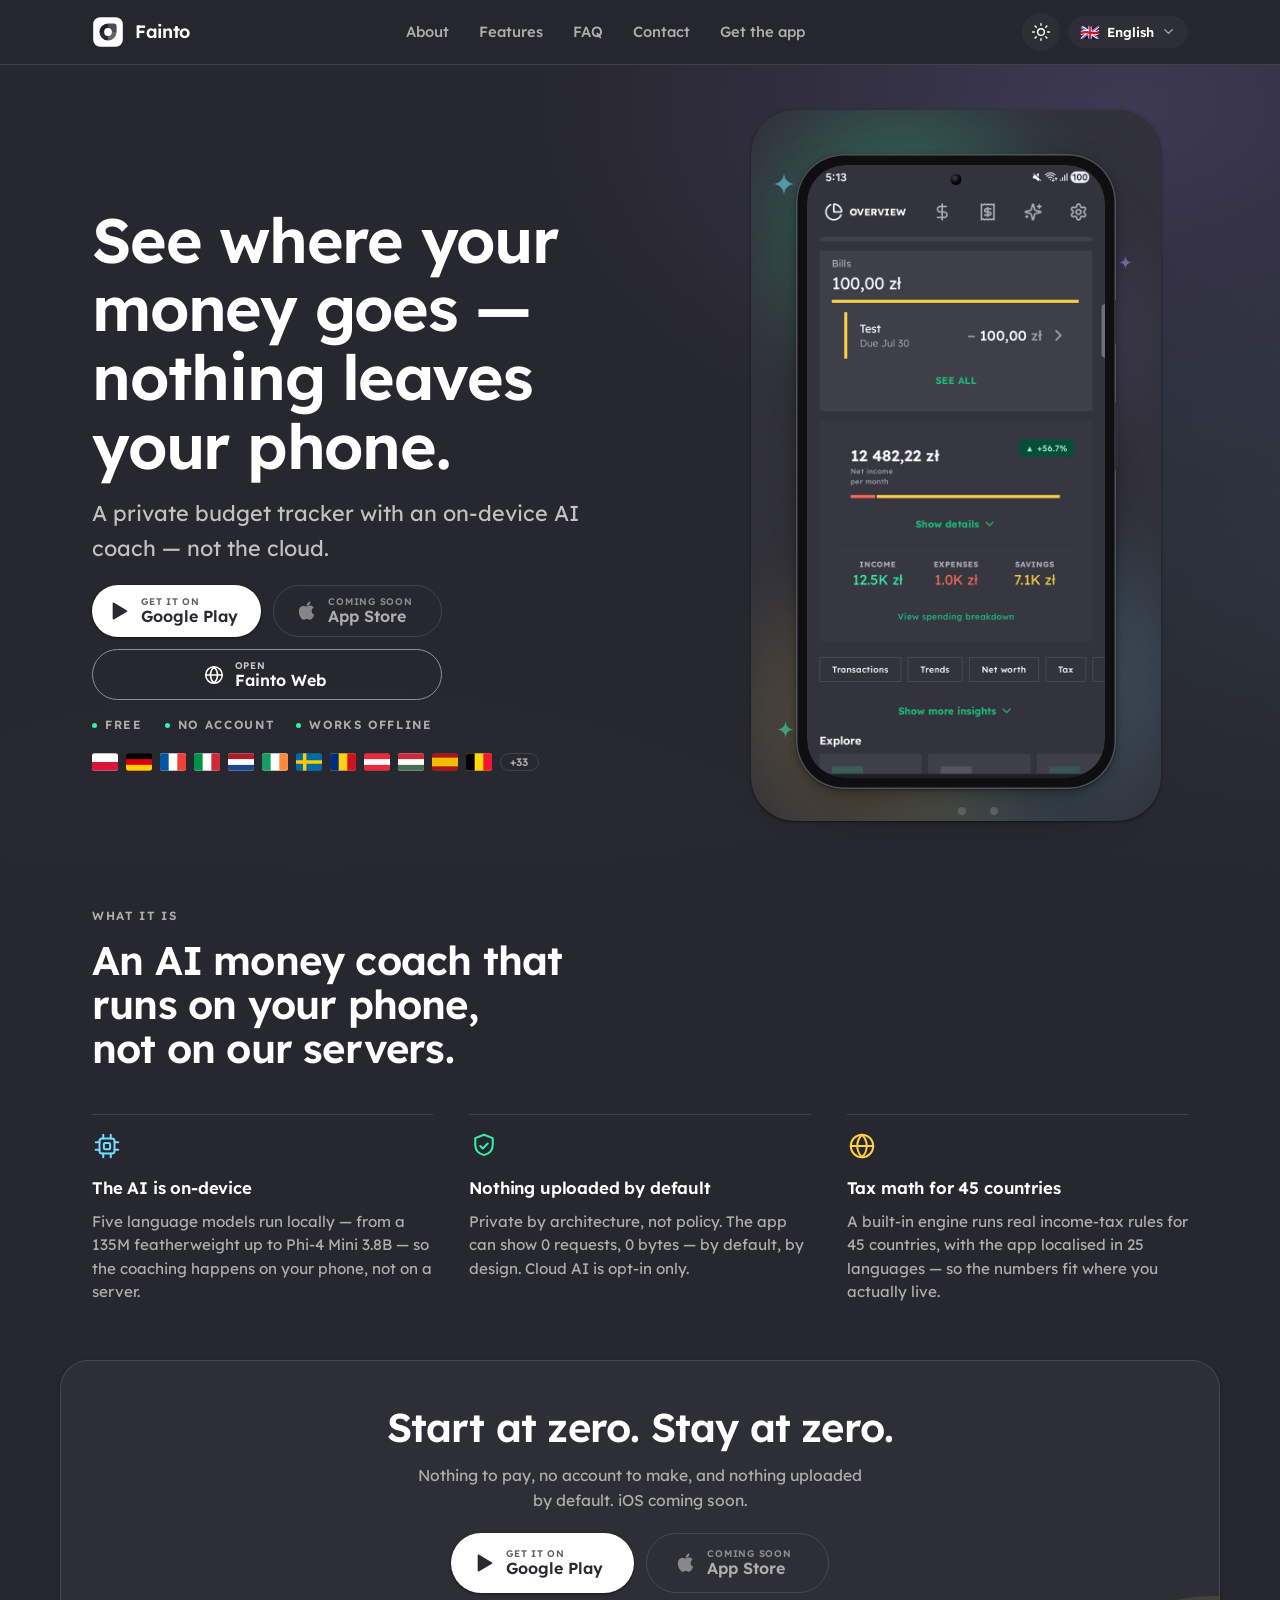
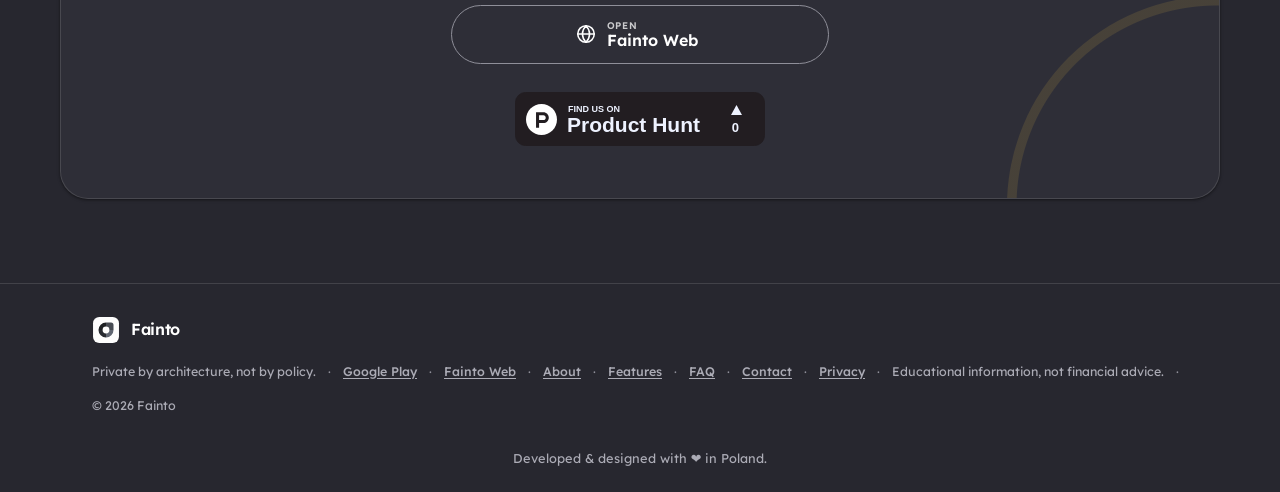
==== index.html @ 11d5f03c "docs(privacy): rewrite for optional accounts, sync, web companion; name controller Grounded in an au" ====
<!doctype html>
<html lang="en">
  <head>
    <script src="theme-init.js"></script>
    <script src="lang-init.js"></script>
    <meta charset="UTF-8" />
    <meta name="viewport" content="width=device-width,initial-scale=1" />
    <title>Fainto — Private AI Budget Tracker</title>
    <meta
      name="description"
      content="A private, offline budget tracker with an on-device AI coach. Nothing uploaded by default, a 45-country tax engine, no account, no ads. Free on Android."
    />
    <meta name="robots" content="index, follow, max-image-preview:large, max-snippet:-1, max-video-preview:-1" />
    <meta name="author" content="Mohsen Rezania" />
    <meta property="og:locale" content="en_US" />
    <meta name="theme-color" content="#27272F" />
    <link rel="icon" type="image/svg+xml" href="assets/favicon.svg" />
    <link rel="canonical" href="https://fainto.app/" />
    <link rel="icon" type="image/png" href="assets/favicon.png" />
    <link rel="apple-touch-icon" href="assets/apple-touch-icon.png" />
    <meta property="og:type" content="website" />
    <meta property="og:site_name" content="Fainto" />
    <meta property="og:url" content="https://fainto.app/" />
    <meta property="og:title" content="Fainto — Private AI Budget Tracker" />
    <meta
      property="og:description"
      content="See where your money goes — nothing leaves your phone. Five on-device AI models, a 45-country tax engine, no account, works offline. Free on Android."
    />
    <meta property="og:image" content="https://fainto.app/assets/og-image.png" />
    <meta property="og:image:width" content="1200" />
    <meta property="og:image:height" content="630" />
    <meta property="og:image:type" content="image/png" />
    <meta property="og:image:alt" content="Fainto — a private budget tracker with an on-device AI coach for Android." />
    <meta name="twitter:card" content="summary_large_image" />
    <meta name="twitter:title" content="Fainto — Private AI Budget Tracker" />
    <meta
      name="twitter:description"
      content="See where your money goes — nothing leaves your phone. Five on-device AI models, a 45-country tax engine, no account, works offline. Free on Android."
    />
    <meta name="twitter:image" content="https://fainto.app/assets/og-image.png" />
    <meta
      name="twitter:image:alt"
      content="Fainto — a private budget tracker with an on-device AI coach for Android."
    />
    <link rel="preload" as="font" type="font/woff2" href="assets/fonts/lexend-latin.woff2" crossorigin />
    <link rel="preload" as="image" href="assets/screens/overview.avif" type="image/avif" fetchpriority="high" />
    <link rel="stylesheet" href="styles.css?v=20260716" />
    <script type="application/ld+json">
      {
        "@context": "https://schema.org",
        "@graph": [
          {
            "@type": "Organization",
            "@id": "https://fainto.app/#org",
            "name": "Fainto",
            "url": "https://fainto.app/",
            "logo": {
              "@type": "ImageObject",
              "url": "https://fainto.app/assets/apple-touch-icon.png",
              "width": 180,
              "height": 180
            },
            "image": "https://fainto.app/assets/og-image.png",
            "email": "support@fainto.app",
            "description": "Maker of Fainto, a private, offline-first budget tracker for Android with an on-device AI coach.",
            "founder": { "@type": "Person", "name": "Mohsen Rezania" },
            "contactPoint": {
              "@type": "ContactPoint",
              "email": "support@fainto.app",
              "contactType": "customer support",
              "url": "https://fainto.app/contact.html",
              "availableLanguage": "English"
            }
          },
          {
            "@type": "WebSite",
            "@id": "https://fainto.app/#website",
            "url": "https://fainto.app/",
            "name": "Fainto",
            "description": "Private budget tracker with an on-device AI coach — nothing leaves your phone by default.",
            "inLanguage": "en",
            "publisher": { "@id": "https://fainto.app/#org" }
          },
          {
            "@type": "WebPage",
            "@id": "https://fainto.app/#webpage",
            "url": "https://fainto.app/",
            "name": "Fainto — Private Budget Tracker",
            "description": "Private budget tracker with an on-device AI coach. See where your money goes — nothing leaves your phone, nothing uploaded by default.",
            "isPartOf": { "@id": "https://fainto.app/#website" },
            "inLanguage": "en",
            "primaryImageOfPage": "https://fainto.app/assets/og-image.png",
            "about": { "@id": "https://fainto.app/#app" }
          },
          {
            "@type": "MobileApplication",
            "@id": "https://fainto.app/#app",
            "name": "Fainto: Private Budget Tracker",
            "description": "A private, offline-first budget tracker for Android with an on-device AI coach. Five language models run locally to read your spending, a built-in tax engine covers 45 countries, and the interface is localised in 25 languages. No account, works offline, and nothing about your money is uploaded by default — cloud AI is opt-in only.",
            "operatingSystem": "Android",
            "applicationCategory": "FinanceApplication",
            "applicationSubCategory": "Budget Tracker",
            "url": "https://fainto.app/",
            "downloadUrl": "https://play.google.com/store/apps/details?id=com.vaultai.app",
            "installUrl": "https://play.google.com/store/apps/details?id=com.vaultai.app",
            "image": "https://fainto.app/assets/og-image.png",
            "isFamilyFriendly": true,
            "publisher": { "@id": "https://fainto.app/#org" },
            "author": { "@type": "Person", "name": "Mohsen Rezania" },
            "offers": {
              "@type": "Offer",
              "price": "0",
              "priceCurrency": "USD",
              "availability": "https://schema.org/InStock"
            },
            "featureList": [
              "On-device AI coach — five local language models (SmolLM 135M up to Phi-4 Mini 3.8B)",
              "Nothing uploaded by default — private by architecture; cloud AI is opt-in only",
              "Built-in income-tax engine for 45 countries",
              "Interface localised in 25 languages",
              "No account required",
              "Works fully offline",
              "Free to use"
            ],
            "screenshot": [
              "https://fainto.app/assets/screens/overview.png",
              "https://fainto.app/assets/screens/coach.png",
              "https://fainto.app/assets/screens/networth.png"
            ]
          }
        ]
      }
    </script>
  </head>

  <body>
    <a class="skip-link" href="#main" data-i18n="chrome.skip">Skip to content</a>
    <header class="nav" id="top" data-nav>
      <div class="wrap nav-inner">
        <a class="brand" href="#top" aria-label="Fainto home" data-i18n-attr="aria-label:nav.brand.aria">
          <img src="assets/logo.svg" width="32" height="32" alt="" /> <span class="brand-name">Fainto</span>
        </a>
        <nav class="nav-links" aria-label="Primary" data-i18n-attr="aria-label:nav.aria">
          <a class="nav-link" href="about.html" data-i18n="nav.about">About</a>
          <a class="nav-link" href="features.html" data-i18n="nav.features">Features</a>
          <a class="nav-link" href="faq.html" data-i18n="nav.faq">FAQ</a>
          <a class="nav-link" href="contact.html" data-i18n="nav.contact">Contact</a>
          <a class="nav-link" href="#get" data-i18n="nav.getapp">Get the app</a>
        </nav>
        <div class="nav-tools">
          <button
            class="theme-toggle"
            type="button"
            data-theme-toggle
            aria-label="Switch to light theme"
            data-i18n-attr="aria-label:nav.theme.aria"
          >
            <svg
              class="glyph icon-sun"
              viewBox="0 0 24 24"
              aria-hidden="true"
              fill="none"
              stroke="currentColor"
              stroke-width="1.7"
              stroke-linecap="round"
              stroke-linejoin="round"
            >
              <circle cx="12" cy="12" r="4" />
              <path
                d="M12 2v2M12 20v2M4.9 4.9l1.4 1.4M17.7 17.7l1.4 1.4M2 12h2M20 12h2M4.9 19.1l1.4-1.4M17.7 6.3l1.4-1.4"
              />
            </svg>
            <svg
              class="glyph icon-moon"
              viewBox="0 0 24 24"
              aria-hidden="true"
              fill="none"
              stroke="currentColor"
              stroke-width="1.7"
              stroke-linecap="round"
              stroke-linejoin="round"
            >
              <path d="M21 12.8A9 9 0 1 1 11.2 3a7 7 0 0 0 9.8 9.8z" />
            </svg>
          </button>
          <div class="lang" data-lang>
            <button
              class="lang-btn"
              type="button"
              data-lang-btn
              aria-haspopup="listbox"
              aria-expanded="false"
              aria-label="Language"
            >
              <span class="lang-flag" data-lang-flag>🇬🇧</span>
              <span class="lang-name" data-lang-name>English</span>
              <svg
                class="lang-caret"
                viewBox="0 0 24 24"
                aria-hidden="true"
                fill="none"
                stroke="currentColor"
                stroke-width="2"
                stroke-linecap="round"
                stroke-linejoin="round"
              >
                <path d="M6 9l6 6 6-6" />
              </svg>
            </button>
            <ul class="lang-menu" data-lang-menu role="listbox" hidden>
              <li>
                <button class="lang-opt" type="button" data-lang-opt="en" role="option">
                  <span class="lang-flag">🇬🇧</span><span>English</span>
                </button>
              </li>
              <li>
                <button class="lang-opt" type="button" data-lang-opt="de" role="option">
                  <span class="lang-flag">🇩🇪</span><span>Deutsch</span>
                </button>
              </li>
              <li>
                <button class="lang-opt" type="button" data-lang-opt="pl" role="option">
                  <span class="lang-flag">🇵🇱</span><span>Polski</span>
                </button>
              </li>
              <li>
                <button class="lang-opt" type="button" data-lang-opt="tr" role="option">
                  <span class="lang-flag">🇹🇷</span><span>Türkçe</span>
                </button>
              </li>
              <li>
                <button class="lang-opt" type="button" data-lang-opt="fa" role="option">
                  <span class="lang-flag"><img src="assets/flags/lion-sun.svg" alt="" width="19" height="14" loading="lazy" /></span><span class="lang-fa" lang="fa">فارسی</span>
                </button>
              </li>
            </ul>
          </div>
        </div>
      </div>
    </header>
    <main id="main" tabindex="-1">
      <section class="hero" aria-labelledby="hero-title">
        <div class="hero-wash" aria-hidden="true"></div>
        <div class="wrap hero-grid">
          <div class="hero-copy">
            <h1 id="hero-title" data-i18n="hero.h1">See where your money goes — nothing leaves your phone.</h1>
            <p class="lede" data-i18n="hero.lede">A private budget tracker with an on-device AI coach — not the cloud.</p>
            <div class="cta-row">
              <a
                class="btn-primary btn-store"
                href="https://play.google.com/store/apps/details?id=com.vaultai.app"
                target="_blank"
                rel="noopener"
                aria-label="Get it on Google Play (opens in a new tab)"
                data-i18n-attr="aria-label:store.googleplay.aria"
              >
                <svg class="glyph" viewBox="0 0 24 24" aria-hidden="true">
                  <path
                    d="M4 3.5v17c0 .6.7 1 1.2.7l14.4-8.5c.5-.3.5-1 0-1.3L5.2 2.8C4.7 2.5 4 2.9 4 3.5z"
                    fill="currentColor"
                  />
                </svg>
                <span class="btn-store-text"
                  ><small data-i18n="store.googleplay.small">Get it on</small><strong>Google Play</strong></span
                >
              </a>
              <span class="btn-store btn-soon">
                <svg class="glyph" viewBox="0 0 24 24" aria-hidden="true">
                  <path
                    d="M17.05 12.04c-.03-2.6 2.13-3.85 2.22-3.91-1.21-1.77-3.09-2.01-3.76-2.04-1.6-.16-3.12.94-3.93.94-.81 0-2.06-.92-3.39-.89-1.74.03-3.35 1.01-4.25 2.57-1.81 3.14-.46 7.79 1.3 10.34.86 1.25 1.89 2.65 3.24 2.6 1.3-.05 1.79-.84 3.36-.84 1.57 0 2.01.84 3.39.81 1.4-.02 2.29-1.27 3.14-2.53.99-1.45 1.4-2.85 1.42-2.92-.03-.01-2.72-1.04-2.75-4.13z"
                    fill="currentColor"
                  />
                  <path
                    d="M14.69 4.85c.71-.86 1.19-2.06 1.06-3.25-1.02.04-2.26.68-2.99 1.54-.66.76-1.23 1.98-1.08 3.15 1.14.09 2.3-.58 3.01-1.44z"
                    fill="currentColor"
                  />
                </svg>
                <span class="btn-store-text"
                  ><small data-i18n="store.appstore.small">Coming soon</small><strong>App&nbsp;Store</strong></span
                >
              </span>
              <a
                class="btn-store btn-web"
                href="web/"
                aria-label="Open Fainto Web in your browser"
                data-i18n-attr="aria-label:store.web.aria"
              >
                <svg
                  class="glyph"
                  viewBox="0 0 24 24"
                  aria-hidden="true"
                  fill="none"
                  stroke="currentColor"
                  stroke-width="1.7"
                  stroke-linecap="round"
                  stroke-linejoin="round"
                >
                  <circle cx="12" cy="12" r="9" />
                  <path d="M3 12h18M12 3c2.5 2.6 3.9 5.7 3.9 9s-1.4 6.4-3.9 9c-2.5-2.6-3.9-5.7-3.9-9s1.4-6.4 3.9-9z" />
                </svg>
                <span class="btn-store-text"
                  ><small data-i18n="store.web.small">Open</small><strong>Fainto&nbsp;Web</strong></span
                >
              </a>
            </div>
            <ul class="trio" role="list">
              <li data-i18n="hero.trio.free">Free</li>
              <li data-i18n="hero.trio.noaccount">No account</li>
              <li data-i18n="hero.trio.offline">Works offline</li>
            </ul>
            <ul class="flags" role="list" aria-hidden="true">
              <li class="flag">
                <svg viewBox="0 0 3 2">
                  <rect width="3" height="2" fill="#fff" />
                  <rect y="1" width="3" height="1" fill="#DC143C" />
                </svg>
              </li>
              <li class="flag">
                <svg viewBox="0 0 3 2">
                  <rect width="3" height="2" fill="#000" />
                  <rect y="0.667" width="3" height="1.333" fill="#DD0000" />
                  <rect y="1.333" width="3" height="0.667" fill="#FFCE00" />
                </svg>
              </li>
              <li class="flag">
                <svg viewBox="0 0 3 2">
                  <rect width="3" height="2" fill="#fff" />
                  <rect width="1" height="2" fill="#0055A4" />
                  <rect x="2" width="1" height="2" fill="#EF4135" />
                </svg>
              </li>
              <li class="flag">
                <svg viewBox="0 0 3 2">
                  <rect width="3" height="2" fill="#fff" />
                  <rect width="1" height="2" fill="#009246" />
                  <rect x="2" width="1" height="2" fill="#CE2B37" />
                </svg>
              </li>
              <li class="flag">
                <svg viewBox="0 0 3 2">
                  <rect width="3" height="2" fill="#fff" />
                  <rect width="3" height="0.667" fill="#AE1C28" />
                  <rect y="1.333" width="3" height="0.667" fill="#21468B" />
                </svg>
              </li>
              <li class="flag">
                <svg viewBox="0 0 3 2">
                  <rect width="3" height="2" fill="#fff" />
                  <rect width="1" height="2" fill="#169B62" />
                  <rect x="2" width="1" height="2" fill="#FF883E" />
                </svg>
              </li>
              <li class="flag">
                <svg viewBox="0 0 3 2">
                  <rect width="3" height="2" fill="#006AA7" />
                  <rect x="0.8" width="0.4" height="2" fill="#FECC00" />
                  <rect y="0.8" width="3" height="0.4" fill="#FECC00" />
                </svg>
              </li>
              <li class="flag">
                <svg viewBox="0 0 3 2">
                  <rect width="3" height="2" fill="#FCD116" />
                  <rect width="1" height="2" fill="#002B7F" />
                  <rect x="2" width="1" height="2" fill="#CE1126" />
                </svg>
              </li>
              <li class="flag">
                <svg viewBox="0 0 3 2">
                  <rect width="3" height="2" fill="#ED2939" />
                  <rect y="0.667" width="3" height="0.667" fill="#fff" />
                </svg>
              </li>
              <li class="flag">
                <svg viewBox="0 0 3 2">
                  <rect width="3" height="2" fill="#fff" />
                  <rect width="3" height="0.667" fill="#CE2939" />
                  <rect y="1.333" width="3" height="0.667" fill="#477050" />
                </svg>
              </li>
              <li class="flag">
                <svg viewBox="0 0 3 2">
                  <rect width="3" height="2" fill="#AA151B" />
                  <rect y="0.5" width="3" height="1" fill="#F1BF00" />
                </svg>
              </li>
              <li class="flag">
                <svg viewBox="0 0 3 2">
                  <rect width="3" height="2" fill="#FFD90C" />
                  <rect width="1" height="2" fill="#000" />
                  <rect x="2" width="1" height="2" fill="#F31830" />
                </svg>
              </li>
              <li class="flag-more">+33</li>
            </ul>
          </div>
          <div class="hero-stage">
            <div class="hero-device">
              <div class="hero-mesh" aria-hidden="true">
                <span class="orbit orbit-a"><span class="blob blob-a"></span></span>
                <span class="orbit orbit-b"><span class="blob blob-b"></span></span>
                <span class="orbit orbit-c"><span class="blob blob-c"></span></span>
                <span class="orbit orbit-d"><span class="blob blob-d"></span></span> <span class="mesh-grain"></span>
              </div>
              <figure class="hero-shot">
                <span class="cam" aria-hidden="true"></span>
                <div
                  class="shot-track"
                  data-shots
                  tabindex="0"
                  role="group"
                  aria-roledescription="carousel"
                  aria-label="Fainto app screenshots — swipe, or use the controls below"
                  data-i18n-attr="aria-label:hero.carousel.aria"
                >
                  <div
                    class="shot-slide"
                    role="group"
                    aria-roledescription="slide"
                    aria-label="1 of 3: Overview"
                    data-i18n-attr="aria-label:hero.slide1.aria"
                  >
                    <picture>
                      <source srcset="assets/screens/overview.avif" type="image/avif" />
                      <source srcset="assets/screens/overview.webp" type="image/webp" />
                      <img
                        src="assets/screens/overview.png"
                        width="640"
                        height="1316"
                        fetchpriority="high"
                        decoding="async"
                        alt="Fainto's overview: net income 12 482,22 zł per month (up 56.7%), split into income 12.5K, expenses 1.0K and savings 7.1K zł, above AI insights, accounts and bills."
                        data-i18n-attr="alt:hero.slide1.alt"
                      />
                    </picture>
                  </div>
                  <div
                    class="shot-slide"
                    role="group"
                    aria-roledescription="slide"
                    aria-label="2 of 3: AI Coach"
                    data-i18n-attr="aria-label:hero.slide2.aria"
                  >
                    <picture>
                      <source srcset="assets/screens/coach.avif" type="image/avif" />
                      <source srcset="assets/screens/coach.webp" type="image/webp" />
                      <img
                        src="assets/screens/coach.png"
                        width="640"
                        height="1316"
                        loading="lazy"
                        decoding="async"
                        alt="Fainto's on-device AI Coach answering a money question with the SmolLM 135M model at 10 tokens per second, labelled On-device · Private."
                        data-i18n-attr="alt:hero.slide2.alt"
                      />
                    </picture>
                  </div>
                  <div
                    class="shot-slide"
                    role="group"
                    aria-roledescription="slide"
                    aria-label="3 of 3: Net worth"
                    data-i18n-attr="aria-label:hero.slide3.aria"
                  >
                    <picture>
                      <source srcset="assets/screens/networth.avif?v=2" type="image/avif" />
                      <source srcset="assets/screens/networth.webp" type="image/webp" />
                      <img
                        src="assets/screens/networth.png"
                        width="640"
                        height="1316"
                        loading="lazy"
                        decoding="async"
                        alt="Fainto's net worth view: 107 400,00 zł of assets and zero liabilities, shown as a green ring with an asset breakdown."
                        data-i18n-attr="alt:hero.slide3.alt"
                      />
                    </picture>
                  </div>
                </div>
              </figure>
              <span class="spark spark-1" aria-hidden="true"
                ><svg viewBox="0 0 24 24">
                  <path
                    d="M12 0c.6 7.4 4.6 11.4 12 12-7.4.6-11.4 4.6-12 12-.6-7.4-4.6-11.4-12-12 7.4-.6 11.4-4.6 12-12Z"
                  /></svg
              ></span>
              <span class="spark spark-2" aria-hidden="true"
                ><svg viewBox="0 0 24 24">
                  <path
                    d="M12 0c.6 7.4 4.6 11.4 12 12-7.4.6-11.4 4.6-12 12-.6-7.4-4.6-11.4-12-12 7.4-.6 11.4-4.6 12-12Z"
                  /></svg
              ></span>
              <span class="spark spark-3" aria-hidden="true"
                ><svg viewBox="0 0 24 24">
                  <path
                    d="M12 0c.6 7.4 4.6 11.4 12 12-7.4.6-11.4 4.6-12 12-.6-7.4-4.6-11.4-12-12 7.4-.6 11.4-4.6 12-12Z"
                  /></svg
              ></span>
            </div>
          </div>
        </div>
      </section>
      <section class="section" aria-labelledby="what-title">
        <div class="wrap value">
          <p class="eyebrow reveal" data-i18n="value.eyebrow">What it is</p>
          <h2 id="what-title" class="reveal" data-i18n="value.heading">
            An AI money coach that runs on your phone, not on our servers.
          </h2>
          <ul class="value-grid" role="list">
            <li class="value-item reveal">
              <span class="value-icon" aria-hidden="true"
                ><svg viewBox="0 0 24 24">
                  <rect x="6" y="6" width="12" height="12" rx="2" />
                  <rect x="9.5" y="9.5" width="5" height="5" rx="1" />
                  <path d="M9 3v3M15 3v3M9 18v3M15 18v3M3 9h3M3 15h3M18 9h3M18 15h3" /></svg
              ></span>
              <h3 data-i18n="value.item1.h">The AI is on-device</h3>
              <p data-i18n="value.item1.p">
                Five language models run locally — from a 135M featherweight up to Phi-4&nbsp;Mini 3.8B — so the
                coaching happens on your phone, not on a server.
              </p>
            </li>
            <li class="value-item reveal">
              <span class="value-icon" aria-hidden="true"
                ><svg viewBox="0 0 24 24">
                  <path d="M12 3l7 2.7v5.3c0 4.4-3 7.2-7 8.3-4-1.1-7-3.9-7-8.3V5.7L12 3z" />
                  <path d="M9 12l2 2 4-4" /></svg
              ></span>
              <h3 data-i18n="value.item2.h">Nothing uploaded by default</h3>
              <p data-i18n="value.item2.p">
                Private by architecture, not policy. The app can show <span class="nums">0</span> requests,
                <span class="nums">0</span> bytes — by default, by design. Cloud AI is opt-in only.
              </p>
            </li>
            <li class="value-item reveal">
              <span class="value-icon" aria-hidden="true"
                ><svg viewBox="0 0 24 24">
                  <circle cx="12" cy="12" r="9" />
                  <path d="M3 12h18" />
                  <path d="M12 3c2.5 2.5 3.8 5.7 3.8 9s-1.3 6.5-3.8 9c-2.5-2.5-3.8-5.7-3.8-9S9.5 5.5 12 3z" /></svg
              ></span>
              <h3 data-i18n="value.item3.h">Tax math for 45 countries</h3>
              <p data-i18n="value.item3.p">
                A built-in engine runs real income-tax rules for 45 countries, with the app localised in 25 languages —
                so the numbers fit where you actually live.
              </p>
            </li>
          </ul>
        </div>
      </section>
      <section class="section" aria-labelledby="get-title">
        <div class="wrap band cta-band reveal" id="get" tabindex="-1">
          <div class="cta-arc" aria-hidden="true"></div>
          <h2 id="get-title" data-i18n="cta.heading">Start at zero. Stay at zero.</h2>
          <p class="cta-sub" data-i18n="cta.sub">
            Nothing to pay, no account to make, and nothing uploaded by default. iOS coming soon.
          </p>
          <div class="cta-row">
            <a
              class="btn-primary btn-store"
              href="https://play.google.com/store/apps/details?id=com.vaultai.app"
              target="_blank"
              rel="noopener"
              aria-label="Get it on Google Play (opens in a new tab)"
              data-i18n-attr="aria-label:store.googleplay.aria"
            >
              <svg class="glyph" viewBox="0 0 24 24" aria-hidden="true">
                <path
                  d="M4 3.5v17c0 .6.7 1 1.2.7l14.4-8.5c.5-.3.5-1 0-1.3L5.2 2.8C4.7 2.5 4 2.9 4 3.5z"
                  fill="currentColor"
                />
              </svg>
              <span class="btn-store-text"
                ><small data-i18n="store.googleplay.small">Get it on</small><strong>Google Play</strong></span
              >
            </a>
            <span class="btn-store btn-soon">
              <svg class="glyph" viewBox="0 0 24 24" aria-hidden="true">
                <path
                  d="M17.05 12.04c-.03-2.6 2.13-3.85 2.22-3.91-1.21-1.77-3.09-2.01-3.76-2.04-1.6-.16-3.12.94-3.93.94-.81 0-2.06-.92-3.39-.89-1.74.03-3.35 1.01-4.25 2.57-1.81 3.14-.46 7.79 1.3 10.34.86 1.25 1.89 2.65 3.24 2.6 1.3-.05 1.79-.84 3.36-.84 1.57 0 2.01.84 3.39.81 1.4-.02 2.29-1.27 3.14-2.53.99-1.45 1.4-2.85 1.42-2.92-.03-.01-2.72-1.04-2.75-4.13z"
                  fill="currentColor"
                />
                <path
                  d="M14.69 4.85c.71-.86 1.19-2.06 1.06-3.25-1.02.04-2.26.68-2.99 1.54-.66.76-1.23 1.98-1.08 3.15 1.14.09 2.3-.58 3.01-1.44z"
                  fill="currentColor"
                />
              </svg>
              <span class="btn-store-text"
                ><small data-i18n="store.appstore.small">Coming soon</small><strong>App&nbsp;Store</strong></span
              >
            </span>
            <a
              class="btn-store btn-web"
              href="web/"
              aria-label="Open Fainto Web in your browser"
              data-i18n-attr="aria-label:store.web.aria"
            >
              <svg
                class="glyph"
                viewBox="0 0 24 24"
                aria-hidden="true"
                fill="none"
                stroke="currentColor"
                stroke-width="1.7"
                stroke-linecap="round"
                stroke-linejoin="round"
              >
                <circle cx="12" cy="12" r="9" />
                <path d="M3 12h18M12 3c2.5 2.6 3.9 5.7 3.9 9s-1.4 6.4-3.9 9c-2.5-2.6-3.9-5.7-3.9-9s1.4-6.4 3.9-9z" />
              </svg>
              <span class="btn-store-text"
                ><small data-i18n="store.web.small">Open</small><strong>Fainto&nbsp;Web</strong></span
              >
            </a>
          </div>
          <a
            class="ph-badge"
            href="https://www.producthunt.com/products/fainto-private-budget-tracker?embed=true&amp;utm_source=badge-featured&amp;utm_medium=badge&amp;utm_campaign=badge-fainto-private-budget-tracker"
            target="_blank"
            rel="noopener"
            aria-label="Fainto featured on Product Hunt (opens in a new tab)"
            data-i18n-attr="aria-label:cta.producthunt.aria"
            ><img
              src="assets/producthunt.svg?v=1"
              width="250"
              height="54"
              loading="lazy"
              decoding="async"
              alt="Fainto — Featured on Product Hunt"
              data-i18n-attr="alt:cta.producthunt.alt"
          /></a>
        </div>
      </section>
    </main>
    <footer class="footer-wrap">
      <div class="wrap footer">
        <a class="brand" href="#top" aria-label="Fainto home" data-i18n-attr="aria-label:nav.brand.aria">
          <img src="assets/logo.svg" width="28" height="28" alt="" /> <span class="brand-name">Fainto</span>
        </a>
        <div class="footer-meta">
          <span data-i18n="footer.tagline">Private by architecture, not by policy.</span>
          <span aria-hidden="true">·</span>
          <a
            href="https://play.google.com/store/apps/details?id=com.vaultai.app"
            target="_blank"
            rel="noopener"
            aria-label="Get it on Google Play (opens in a new tab)"
            data-i18n-attr="aria-label:store.googleplay.aria"
            data-i18n="footer.link.googleplay"
            >Google&nbsp;Play</a
          >
          <span aria-hidden="true">·</span>
          <a href="web/" aria-label="Open Fainto Web in your browser" data-i18n-attr="aria-label:store.web.aria"
            >Fainto&nbsp;Web</a
          >
          <span aria-hidden="true">·</span> <a href="about.html" data-i18n="footer.link.about">About</a>
          <span aria-hidden="true">·</span>
          <a href="features.html" data-i18n="footer.link.features">Features</a> <span aria-hidden="true">·</span>
          <a href="faq.html" data-i18n="footer.link.faq">FAQ</a>
          <span aria-hidden="true">·</span> <a href="contact.html" data-i18n="footer.link.contact">Contact</a>
          <span aria-hidden="true">·</span>
          <a href="privacy.html" data-i18n="footer.link.privacy">Privacy</a> <span aria-hidden="true">·</span>
          <span data-i18n="footer.disclaimer">Educational information, not financial advice.</span>
          <span aria-hidden="true">·</span>
          <span data-i18n="footer.copyright">© 2026 Fainto</span>
        </div>
      </div>
      <p class="made" data-i18n="footer.made">Developed &amp; designed with ❤️ in Poland.</p>
    </footer>
    <script src="theme.js" defer="defer"></script>
    <script src="i18n.js?v=20260717" defer="defer"></script>
    <script src="lang.js?v=20260713a" defer="defer"></script>
    <script src="app.js?v=20260716" defer="defer"></script>
  </body>
</html>
---- styles.css ----
:root {
  --bg: #27272f;
  --surface: #2e2e37;
  --surface-3: #3f3f49;
  --surface-4: #474751;
  --primary: #ffffff;
  --on-primary: #2a2931;
  --green: #36f0ab;
  --amber: #ffcf44;
  --coral: #ff6859;
  --cyan: #72deff;
  --violet: #a78bfa;
  --mesh-blur: 34px;
  --mesh-alpha: 0.62;
  --dur-orbit: 26s;
  --text: #ffffff;
  --muted: #aeaeb1;
  --muted-2: #ababb5;
  --line: rgba(174, 174, 177, 0.2);
  --outline: #8f8f99;
  --mask-on: #000;
  --font: "Lexend", system-ui, -apple-system, "Segoe UI", Roboto, sans-serif;
  --fs-h1: clamp(2.35rem, 5.4vw, 3.9rem);
  --fs-h2: clamp(1.7rem, 3.4vw, 2.5rem);
  --fs-lede: clamp(1.15rem, 1.7vw, 1.35rem);
  --fs-label: 0.74rem;
  --track: 0.14em;
  --nums: lining-nums tabular-nums;
  --r-panel: 28px;
  --r-pill: 999px;
  --r-tile: 7px;
  --wrap: 1160px;
  --gutter: clamp(20px, 5vw, 32px);
  --sect: clamp(30px, 4.6vw, 56px);
  --el-1: 0 1px 2px rgba(0, 0, 0, 0.3), 0 1px 3px 1px rgba(0, 0, 0, 0.15);
  --el-2: 0 1px 2px rgba(0, 0, 0, 0.3), 0 2px 6px 2px rgba(0, 0, 0, 0.15);
  --el-3: 0 26px 55px -22px rgba(0, 0, 0, 0.55);
  --ease-std: cubic-bezier(0.2, 0, 0, 1);
  --dur-fast: 150ms;
  --dur-med: 220ms;
  --nav-glass: rgba(39, 39, 47, 0.85);
  color-scheme: dark;
}
:root[data-theme="light"] {
  --bg: #f5f5f7;
  --surface: #ffffff;
  --surface-3: #ececee;
  --surface-4: #e3e3e6;
  --primary: #1c1c1e;
  --on-primary: #ffffff;
  --green: #047857;
  --amber: #b45309;
  --coral: #c2410c;
  --cyan: #0c68fa;
  --violet: #6d28d9;
  --text: #1c1c1e;
  --muted: #636368;
  --muted-2: #6e6e73;
  --line: #e3e3e6;
  --outline: #d1d1d6;
  --mesh-alpha: 0.9;
  --el-1: 0 1px 2px rgba(0, 0, 0, 0.06), 0 1px 3px 1px rgba(0, 0, 0, 0.04);
  --el-2: 0 2px 4px rgba(0, 0, 0, 0.06), 0 4px 10px 2px rgba(0, 0, 0, 0.05);
  --el-3: 0 26px 55px -22px rgba(0, 0, 0, 0.2);
  --nav-glass: rgba(245, 245, 247, 0.85);
  color-scheme: light;
}
@font-face {
  font-family: "Lexend";
  font-style: normal;
  font-weight: 300 600;
  font-display: swap;
  src: url(assets/fonts/lexend-latin.woff2) format("woff2");
  unicode-range: U+0000-00FF, U+0131, U+0152-0153, U+02BB-02BC, U+02C6, U+02DA, U+02DC, U+0304, U+0308, U+0329,
    U+2000-206F, U+20AC, U+2122, U+2191, U+2193, U+2212, U+2215, U+FEFF, U+FFFD;
}
@font-face {
  font-family: "Lexend";
  font-style: normal;
  font-weight: 300 600;
  font-display: swap;
  src: url(assets/fonts/lexend-latin-ext.woff2) format("woff2");
  unicode-range: U+0100-02BA, U+02BD-02C5, U+02C7-02CC, U+02CE-02D7, U+02DD-02FF, U+0304, U+0308, U+0329, U+1D00-1DBF,
    U+1E00-1E9F, U+1EF2-1EFF, U+2020, U+20A0-20AB, U+20AD-20C0, U+2113, U+2C60-2C7F, U+A720-A7FF;
}
* {
  box-sizing: border-box;
}
html {
  scroll-behavior: smooth;
  background: var(--bg);
}
body {
  background: var(--bg);
  color: var(--text);
  font-family: var(--font);
  font-size: 16px;
  font-weight: 400;
  line-height: 1.6;
  -webkit-font-smoothing: antialiased;
  overflow-x: hidden;
}
img {
  max-width: 100%;
  display: block;
}
a {
  color: inherit;
  text-decoration: none;
}
h1,
h2 {
  margin: 0;
  font-weight: 600;
  letter-spacing: -0.02em;
  line-height: 1.1;
  text-wrap: balance;
}
h1 {
  font-size: var(--fs-h1);
}
h2 {
  font-size: var(--fs-h2);
}
body,
p {
  margin: 0;
}
strong {
  font-weight: 500;
}
:focus-visible {
  outline: 2px solid var(--primary);
  outline-offset: 3px;
  border-radius: 4px;
}
.wrap {
  max-width: var(--wrap);
  margin-inline: auto;
  padding-inline: var(--gutter);
}
.skip-link {
  position: absolute;
  left: 12px;
  top: -60px;
  z-index: 100;
  background: var(--primary);
  color: var(--on-primary);
  font-weight: 500;
  padding: 10px 16px;
  border-radius: var(--r-pill);
}
.skip-link:focus {
  top: 12px;
}
.section {
  padding: calc(var(--sect) / 2) 0;
}
.btn-primary {
  display: inline-flex;
  align-items: center;
  justify-content: center;
  gap: 10px;
  background: var(--primary);
  color: var(--on-primary);
  font-family: var(--font);
  font-weight: 600;
  font-size: 0.95rem;
  border: 1px solid transparent;
  border-radius: var(--r-pill);
  padding: 12px 24px;
  cursor: pointer;
  box-shadow: var(--el-1);
  transition:
    background var(--dur-fast) var(--ease-std),
    box-shadow var(--dur-fast) var(--ease-std);
}
.btn-primary:hover {
  background: color-mix(in srgb, var(--primary) 92%, var(--on-primary));
  box-shadow: var(--el-2);
}
.btn-primary:active {
  background: color-mix(in srgb, var(--primary) 88%, var(--on-primary));
  box-shadow: var(--el-1);
}
.glyph {
  width: 22px;
  height: 22px;
  flex: none;
}
.btn-store {
  padding: 10px 22px 10px 16px;
  text-align: left;
}
.btn-store-text {
  display: flex;
  flex-direction: column;
  line-height: 1.15;
}
.btn-store-text small {
  font-size: 0.6rem;
  font-weight: 600;
  letter-spacing: 0.08em;
  text-transform: uppercase;
  opacity: 0.75;
}
.btn-soon,
.btn-store-text strong {
  font-size: 1rem;
  font-weight: 600;
}
.btn-soon {
  display: inline-flex;
  align-items: center;
  justify-content: center;
  gap: 10px;
  font-family: var(--font);
  font-size: 0.95rem;
  border-radius: var(--r-pill);
  border: 1px solid var(--line);
  background: 0 0;
  color: var(--muted);
  cursor: default;
}
.btn-soon .glyph {
  opacity: 0.7;
}
.btn-soon .btn-store-text small {
  opacity: 0.75;
}
.btn-web {
  display: inline-flex;
  align-items: center;
  justify-content: center;
  gap: 10px;
  grid-column: 1 / -1;
  font-family: var(--font);
  font-size: 0.95rem;
  border: 1px solid var(--outline);
  border-radius: var(--r-pill);
  color: var(--text);
  transition:
    border-color var(--dur-fast) var(--ease-std),
    background var(--dur-fast) var(--ease-std);
}
.btn-web:hover {
  border-color: var(--text);
  background: var(--surface);
}
.cta-row,
.trio {
  display: flex;
  flex-wrap: wrap;
}
.cta-row {
  display: grid;
  grid-template-columns: 1fr 1fr;
  width: max-content;
  align-items: stretch;
  gap: 12px;
  margin-top: 20px;
}
.trio {
  list-style: none;
  gap: 8px 22px;
  margin: 16px 0 0;
  padding: 0;
}
.flags,
.trio li {
  align-items: center;
  gap: 8px;
}
.trio li {
  display: inline-flex;
  font-size: var(--fs-label);
  font-weight: 600;
  letter-spacing: var(--track);
  text-transform: uppercase;
  color: var(--muted);
}
.trio li::before {
  content: "";
  width: 5px;
  height: 5px;
  border-radius: 50%;
  background: var(--green);
}
.flags {
  list-style: none;
  display: flex;
  flex-wrap: wrap;
  margin: 18px 0 0;
  padding: 0;
}
.flag {
  width: 26px;
  height: 18px;
  border-radius: 3px;
  overflow: hidden;
  box-shadow: inset 0 0 0 1px var(--line);
}
.flag svg,
.spark svg {
  display: block;
  width: 100%;
  height: 100%;
}
.band,
.flag-more {
  border: 1px solid var(--line);
}
.flag-more {
  display: inline-flex;
  align-items: center;
  height: 18px;
  padding: 0 9px;
  border-radius: var(--r-pill);
  font-size: 0.68rem;
  font-weight: 600;
  letter-spacing: 0.02em;
  color: var(--muted);
}
.band {
  background: var(--surface);
  border-radius: var(--r-panel);
  padding: clamp(24px, 3.5vw, 44px);
  box-shadow: var(--el-1);
}
.nav {
  position: sticky;
  top: 0;
  z-index: 50;
  background: var(--bg);
  border-bottom: 1px solid var(--line);
  transition:
    box-shadow var(--dur-fast) var(--ease-std),
    transform var(--dur-med) var(--ease-std);
}
@supports ((-webkit-backdrop-filter: blur(1px)) or (backdrop-filter: blur(1px))) {
  .nav {
    background: var(--nav-glass);
    -webkit-backdrop-filter: blur(14px) saturate(1.5);
    backdrop-filter: blur(14px) saturate(1.5);
    will-change: transform;
  }
}
.nav.is-scrolled {
  box-shadow: var(--el-2);
}
.nav.nav-hide {
  transform: translateY(-100%);
  box-shadow: none;
}
.nav-inner {
  display: flex;
  align-items: center;
  justify-content: space-between;
  gap: 16px;
  padding-block: 12px;
}
.brand {
  display: inline-flex;
  align-items: center;
  gap: 11px;
  font-weight: 600;
}
.brand img {
  border-radius: var(--r-tile);
}
.brand-name {
  font-size: 1.12rem;
  letter-spacing: -0.02em;
}
.nav-links {
  display: inline-flex;
  align-items: center;
  gap: clamp(14px, 3vw, 22px);
}
.nav-link {
  font-size: 0.92rem;
  font-weight: 500;
  color: var(--muted);
  padding: 8px 4px;
  transition: color var(--dur-fast) var(--ease-std);
}
.footer-meta a:hover,
.nav-link:hover {
  color: var(--text);
}
.nav-tools {
  display: inline-flex;
  align-items: center;
  gap: 8px;
}
@font-face {
  font-family: "Vazirmatn";
  font-style: normal;
  font-weight: 300 600;
  font-display: swap;
  src: url(assets/fonts/vazirmatn-arabic.woff2) format("woff2");
}
:root[lang="fa"] {
  --font: "Vazirmatn", "Lexend", system-ui, sans-serif;
}
.lang-fa {
  font-family: "Vazirmatn", system-ui, sans-serif;
}
.lang {
  position: relative;
}
.lang-btn {
  display: inline-flex;
  align-items: center;
  gap: 7px;
  font-family: var(--font);
  font-size: 0.82rem;
  font-weight: 600;
  color: var(--text);
  background: var(--surface);
  border: 1px solid transparent;
  border-radius: var(--r-pill);
  padding: 7px 11px;
  cursor: pointer;
  transition:
    color var(--dur-fast) var(--ease-std),
    background var(--dur-fast) var(--ease-std);
}
.lang-btn:hover {
  background: var(--surface-3);
}
.lang-btn:focus-visible {
  outline: 2px solid var(--primary);
  outline-offset: 2px;
}
.lang-flag {
  font-size: 1rem;
  line-height: 1;
}
.lang-flag svg,
.lang-flag img {
  display: block;
  width: 19px;
  height: 14px;
  border-radius: 2px;
}
.lang-caret {
  width: 15px;
  height: 15px;
  color: var(--muted);
  transition: transform var(--dur-fast) var(--ease-std);
}
.lang-btn[aria-expanded="true"] .lang-caret {
  transform: rotate(180deg);
}
.lang-menu {
  position: absolute;
  top: calc(100% + 8px);
  inset-inline-end: 0;
  z-index: 60;
  min-width: 168px;
  margin: 0;
  padding: 6px;
  list-style: none;
  background: var(--surface);
  border: 1px solid var(--line);
  border-radius: var(--r-tile);
  box-shadow: var(--el-2);
}
.lang-menu[hidden] {
  display: none;
}
.lang-opt {
  display: flex;
  align-items: center;
  gap: 10px;
  width: 100%;
  font-family: var(--font);
  font-size: 0.9rem;
  font-weight: 500;
  color: var(--text);
  background: 0 0;
  border: 0;
  border-radius: var(--r-tile);
  padding: 9px 10px;
  cursor: pointer;
  text-align: start;
}
.lang-opt:hover {
  background: var(--surface-3);
}
.lang-opt .lang-flag {
  font-size: 1.1rem;
}
.visually-hidden {
  position: absolute;
  width: 1px;
  height: 1px;
  margin: -1px;
  padding: 0;
  overflow: hidden;
  clip: rect(0 0 0 0);
  white-space: nowrap;
  border: 0;
}
.theme-toggle {
  display: inline-flex;
  align-items: center;
  justify-content: center;
  width: 38px;
  height: 38px;
  padding: 8px;
  border: 1px solid transparent;
  border-radius: var(--r-pill);
  background: var(--surface);
  color: var(--text);
  cursor: pointer;
  transition:
    color var(--dur-fast) var(--ease-std),
    background var(--dur-fast) var(--ease-std),
    border-color var(--dur-fast) var(--ease-std);
}
.theme-toggle:hover {
  color: var(--text);
}
.theme-toggle .glyph {
  width: 20px;
  height: 20px;
}
.theme-toggle .icon-moon {
  display: none;
}
:root[data-theme="light"] .theme-toggle .icon-sun {
  display: none;
}
:root[data-theme="light"] .theme-toggle .icon-moon {
  display: inline-flex;
}
.hero,
.hero-grid {
  position: relative;
  display: grid;
}
.hero {
  overflow: hidden;
  isolation: isolate;
  min-height: min(84vh, 760px);
  align-content: center;
  padding: clamp(48px, 7vw, 96px) 0 var(--sect);
}
.hero-grid {
  z-index: 1;
  grid-template-columns: minmax(0, 11fr) minmax(0, 9fr);
  gap: clamp(32px, 5vw, 72px);
  align-items: center;
}
.hero-copy .lede {
  font-size: var(--fs-lede);
  color: color-mix(in srgb, var(--text) 24%, var(--muted));
  margin-top: 16px;
  max-width: 40ch;
  text-wrap: pretty;
}
.hero-wash {
  position: absolute;
  inset: 0;
  z-index: 0;
  pointer-events: none;
  overflow: hidden;
}
.hero-wash::before {
  content: "";
  position: absolute;
  inset: -30%;
  background: radial-gradient(
      44% 44%at 74% 22%,
      color-mix(in srgb, var(--violet) 18%, transparent) 0%,
      color-mix(in srgb, var(--violet) 6%, transparent) 42%,
      transparent 66%
    ),
    radial-gradient(
      48% 46%at 92% 60%,
      color-mix(in srgb, var(--cyan) 14%, transparent) 0%,
      color-mix(in srgb, var(--cyan) 5%, transparent) 44%,
      transparent 66%
    ),
    radial-gradient(
      52% 50%at 34% 100%,
      color-mix(in srgb, var(--green) 11%, transparent) 0%,
      color-mix(in srgb, var(--green) 4%, transparent) 46%,
      transparent 68%
    );
}
.hero-wash::after {
  content: "";
  position: absolute;
  inset: 0;
  pointer-events: none;
  background: linear-gradient(to bottom, transparent 0%, transparent 45%, var(--bg) 100%);
}
.hero-stage {
  z-index: 1;
  width: min(320px, 82vw);
  margin-inline: auto;
}
.hero-device,
.hero-stage {
  position: relative;
}
.hero-mesh {
  inset: -7% -14% -5%;
  z-index: 0;
  border-radius: 44px;
  overflow: hidden;
  background: var(--surface);
  box-shadow: var(--el-1);
  isolation: isolate;
  contain: paint;
}
.blob,
.hero-mesh,
.orbit {
  position: absolute;
}
.orbit {
  inset: 0;
}
.blob {
  aspect-ratio: 1;
  border-radius: 50%;
  filter: blur(var(--mesh-blur));
  opacity: var(--mesh-alpha);
}
.blob-a {
  width: 82%;
  background: radial-gradient(
    circle,
    color-mix(in srgb, var(--green), transparent 52%) 0%,
    color-mix(in srgb, var(--green), transparent 72%) 46%,
    transparent 72%
  );
  inset: -6%auto auto -4%;
}
.blob-b {
  width: 90%;
  background: radial-gradient(
    circle,
    color-mix(in srgb, var(--cyan), transparent 56%) 0%,
    color-mix(in srgb, var(--cyan), transparent 74%) 46%,
    transparent 74%
  );
  inset: auto -8% -6%auto;
}
.blob-c {
  width: 74%;
  background: radial-gradient(
    circle,
    color-mix(in srgb, var(--violet), transparent 50%) 0%,
    color-mix(in srgb, var(--violet), transparent 72%) 46%,
    transparent 72%
  );
  inset: 10% 2%auto auto;
}
.blob-d {
  width: 80%;
  background: radial-gradient(
    circle,
    color-mix(in srgb, var(--amber), transparent 60%) 0%,
    color-mix(in srgb, var(--amber), transparent 76%) 46%,
    transparent 76%
  );
  inset: auto auto -8% -6%;
}
.hero-shot {
  position: relative;
  z-index: 1;
  margin: 0;
  padding: 11px;
  border-radius: 48px;
  background: color-mix(in srgb, var(--bg), black 62%);
  box-shadow:
    inset 0 0 0 1.5px color-mix(in srgb, var(--surface-4), white 6%),
    var(--el-2),
    var(--el-3);
}
.hero-shot::after,
.hero-shot::before {
  content: "";
  position: absolute;
  right: -2px;
  width: 3px;
  border-radius: 0 3px 3px 0;
  background: color-mix(in srgb, var(--surface-4), black 34%);
}
.hero-shot::before {
  top: 23%;
  height: 44px;
}
.hero-shot::after {
  top: 39%;
  height: 68px;
}
.cam {
  position: absolute;
  z-index: 2;
  top: 20px;
  left: 50%;
  transform: translateX(-50%);
  width: 11px;
  height: 11px;
  border-radius: 50%;
  background: radial-gradient(
    circle at 38% 34%,
    color-mix(in srgb, var(--surface-4), transparent 35%) 0%,
    color-mix(in srgb, var(--bg), black 90%) 58%
  );
}
.shot-track {
  display: flex;
  overflow-x: auto;
  overflow-y: hidden;
  scroll-snap-type: x mandatory;
  -webkit-overflow-scrolling: touch;
  scrollbar-width: none;
  border-radius: 38px;
}
.shot-track::-webkit-scrollbar {
  display: none;
}
.shot-slide {
  flex: 0 0 100%;
  scroll-snap-align: center;
}
.shot-slide picture {
  display: block;
}
.shot-slide img {
  display: block;
  width: 100%;
  height: auto;
  border-radius: 38px;
}
.shot-nav {
  display: flex;
  justify-content: center;
  margin-top: 10px;
}
.shot-dots {
  display: flex;
  align-items: center;
  gap: 8px;
}
.shot-dot {
  width: 24px;
  height: 24px;
  padding: 8px;
  border: 0;
  border-radius: 50%;
  background: var(--outline);
  background-clip: content-box;
  opacity: 0.5;
  cursor: pointer;
  transition:
    width var(--dur-fast) var(--ease-std),
    opacity var(--dur-fast) var(--ease-std),
    background var(--dur-fast) var(--ease-std);
}
.shot-dot.is-on {
  width: 36px;
  border-radius: var(--r-pill);
  background: var(--violet);
  background-clip: content-box;
  opacity: 1;
}
.spark {
  position: absolute;
  z-index: 2;
  pointer-events: none;
  opacity: 0.55;
}
.spark svg path {
  fill: currentColor;
}
.spark-1 {
  width: 22px;
  height: 22px;
  top: 3%;
  left: -7%;
  color: var(--cyan);
}
.spark-2 {
  width: 13px;
  height: 13px;
  top: 16%;
  right: -5%;
  color: var(--violet);
}
.spark-3 {
  width: 17px;
  height: 17px;
  bottom: 8%;
  left: -6%;
  color: var(--green);
}
.mesh-grain {
  position: absolute;
  inset: 0;
  pointer-events: none;
  opacity: 0.05;
  background: url("data:image/svg+xml,%3Csvg xmlns='http://www.w3.org/2000/svg' width='120' height='120'%3E%3Cfilter id='n'%3E%3CfeTurbulence type='fractalNoise' baseFrequency='0.9' numOctaves='2' stitchTiles='stitch'/%3E%3C/filter%3E%3Crect width='100%25' height='100%25' filter='url(%23n)'/%3E%3C/svg%3E");
  background-size: 120px 120px;
}
@media (prefers-contrast: more) {
  .blob,
  .hero-wash,
  .spark {
    display: none;
  }
  .hero-mesh {
    background: var(--surface-3);
  }
}
.eyebrow {
  font-size: var(--fs-label);
  font-weight: 600;
  letter-spacing: var(--track);
  text-transform: uppercase;
  color: var(--muted);
  margin: 0 0 12px;
}
.value > h2 {
  max-width: 24ch;
}
.value-grid {
  list-style: none;
  margin: clamp(28px, 4vw, 44px) 0 0;
  padding: 0;
  display: grid;
  grid-template-columns: repeat(3, minmax(0, 1fr));
  gap: clamp(20px, 3vw, 36px);
}
.value-item {
  border-top: 1px solid var(--line);
  padding-top: 16px;
}
.value-icon {
  display: block;
  width: 30px;
  height: 30px;
  margin-bottom: 14px;
  color: var(--cyan);
}
.value-icon svg {
  display: block;
  width: 100%;
  height: 100%;
  fill: none;
  stroke: currentColor;
  stroke-width: 1.6;
  stroke-linecap: round;
  stroke-linejoin: round;
}
.value-item:nth-child(2) .value-icon {
  color: var(--green);
}
.value-item:nth-child(3) .value-icon {
  color: var(--amber);
}
.prose h2,
.value-item h3 {
  margin: 0 0 8px;
  font-size: 1.05rem;
  font-weight: 600;
  letter-spacing: -0.01em;
}
.value-item p {
  color: var(--muted);
  font-size: 0.95rem;
  line-height: 1.55;
}
.value-item .nums {
  font-variant-numeric: var(--nums);
}
.cta-band {
  position: relative;
  text-align: center;
  overflow: hidden;
  scroll-margin-top: 84px;
}
.cta-band .cta-row {
  margin-inline: auto;
}
.cta-band .btn-store {
  padding: 14px 30px 14px 22px;
}
.cta-sub {
  max-width: 46ch;
  margin: 14px auto 0;
  color: var(--muted);
  font-size: 0.98rem;
}
.cta-arc {
  position: absolute;
  inset: auto -18% -50%auto;
  width: min(52%, 420px);
  aspect-ratio: 1;
  border-radius: 50%;
  background: radial-gradient(closest-side, transparent calc(100% - 10px), var(--amber) calc(100% - 9px));
  opacity: 0.12;
  pointer-events: none;
}
.ph-badge {
  display: inline-block;
  margin-top: clamp(20px, 3vw, 28px);
  line-height: 0;
  transition: opacity var(--dur-fast) var(--ease-std);
}
.ph-badge img {
  width: 250px;
  height: 54px;
}
.ph-badge:hover {
  opacity: 0.88;
}
.footer-wrap {
  margin-top: var(--sect);
  border-top: 1px solid var(--line);
}
.footer {
  display: flex;
  flex-wrap: wrap;
  align-items: center;
  justify-content: space-between;
  gap: 12px 20px;
  padding-block: clamp(22px, 3vw, 32px);
}
.footer .brand-name {
  font-size: 1rem;
}
.footer-meta,
.made {
  color: var(--muted-2);
}
.footer-meta {
  display: flex;
  flex-wrap: wrap;
  align-items: center;
  gap: 8px 12px;
  font-size: 0.78rem;
}
.footer-meta a {
  font-weight: 500;
  text-decoration: underline;
  text-underline-offset: 2px;
  padding-block: 6px;
}
.footer-meta span[aria-hidden] {
  color: var(--outline);
}
.made {
  text-align: center;
  font-size: 0.8rem;
  margin: 0;
  padding: 0 var(--gutter) clamp(16px, 3vw, 24px);
}
.page {
  padding-block: clamp(40px, 7vw, 88px);
  min-height: 62vh;
}
.prose {
  max-width: 62ch;
}
.prose h1 {
  font-size: var(--fs-h2);
  margin: 10px 0 0;
}
.prose h2 {
  font-size: 1.3rem;
  margin: 32px 0 0;
}
.prose > p:not([class]) {
  color: var(--muted);
  font-size: 1.05rem;
  line-height: 1.65;
  margin-top: 18px;
}
.prose a:not(.btn-primary) {
  color: var(--text);
  text-decoration: underline;
  text-underline-offset: 3px;
}
.prose a:not(.btn-primary):hover {
  color: var(--muted);
}
.prose .prose-sig {
  margin-top: 24px;
  color: var(--text);
  font-weight: 500;
}
.prose-cta {
  margin-top: 28px;
}
.faq-list {
  margin-top: clamp(26px, 4vw, 38px);
}
.faq-item {
  border-top: 1px solid var(--line);
}
.faq-item:last-child {
  border-bottom: 1px solid var(--line);
}
.faq-item summary {
  list-style: none;
  display: flex;
  align-items: center;
  gap: 16px;
  padding: 18px 2px;
  cursor: pointer;
}
.faq-item summary::-webkit-details-marker {
  display: none;
}
.faq-item .faq-q {
  flex: 1;
  margin: 0;
  font-size: 1.05rem;
  font-weight: 500;
  letter-spacing: -0.01em;
  line-height: 1.4;
  color: var(--text);
}
.faq-item summary::after {
  content: "";
  flex: none;
  width: 9px;
  height: 9px;
  margin-right: 5px;
  border-right: 2px solid var(--muted);
  border-bottom: 2px solid var(--muted);
  transform: rotate(45deg);
  transition:
    transform var(--dur-med) var(--ease-std),
    border-color var(--dur-fast) var(--ease-std);
}
.faq-item[open] summary::after {
  transform: rotate(-135deg);
}
.faq-item summary:hover .faq-q {
  color: var(--text);
}
.faq-item summary:hover::after {
  border-color: var(--text);
}
.faq-item > p {
  margin: 0 0 20px;
  padding-right: 25px;
  color: var(--muted);
  font-size: 1rem;
  line-height: 1.65;
  overflow-wrap: anywhere;
}
.faq-item > p a {
  color: var(--text);
  text-decoration: underline;
  text-underline-offset: 3px;
}
.contact-form {
  margin-top: 30px;
  display: grid;
  gap: 18px;
  max-width: 32rem;
}
.field {
  display: grid;
  gap: 7px;
}
.field-label {
  font-size: 0.82rem;
  font-weight: 600;
  letter-spacing: 0.02em;
  color: var(--muted);
}
.input {
  font-family: var(--font);
  font-size: 1rem;
  color: var(--text);
  background: var(--surface);
  border: 1px solid var(--line);
  border-radius: var(--r-tile);
  padding: 12px 14px;
  width: 100%;
  transition: border-color var(--dur-fast) var(--ease-std);
}
.input:focus-visible {
  outline: 2px solid var(--primary);
  outline-offset: 2px;
}
.input:user-invalid {
  border-color: var(--coral);
}
textarea.input {
  resize: vertical;
  min-height: 120px;
}
.contact-form .btn-primary {
  justify-self: start;
}
.form-note {
  margin: 0;
  color: var(--muted);
  font-size: 0.9rem;
}
@media (max-width: 920px) {
  .hero-grid {
    grid-template-columns: 1fr;
  }
  .hero-copy {
    text-align: center;
  }
  .hero-copy .lede {
    margin-inline: auto;
  }
  .flags,
  .trio {
    justify-content: center;
  }
  .cta-row {
    justify-content: center;
    margin-inline: auto;
  }
  .hero-stage {
    order: 2;
    margin-top: clamp(20px, 6vw, 40px);
  }
}
@media (max-width: 720px) {
  .footer {
    justify-content: center;
    text-align: center;
  }
  .value-grid {
    grid-template-columns: 1fr;
  }
}
@media (max-width: 560px) {
  .cta-row {
    grid-template-columns: 1fr;
  }
  .nav-inner {
    flex-wrap: wrap;
    row-gap: 2px;
    padding-block: 8px;
    padding-inline: 14px;
  }
  .nav-links {
    order: 3;
    flex-basis: 100%;
    flex-wrap: wrap;
    justify-content: center;
    gap: 2px 7px;
  }
  .nav-link {
    padding: 8px 3px;
    font-size: 0.86rem;
  }
}
@media (prefers-reduced-motion: reduce) {
  html {
    scroll-behavior: auto;
  }
  *,
  ::after,
  ::before {
    transition: none !important;
    animation: none !important;
  }
}
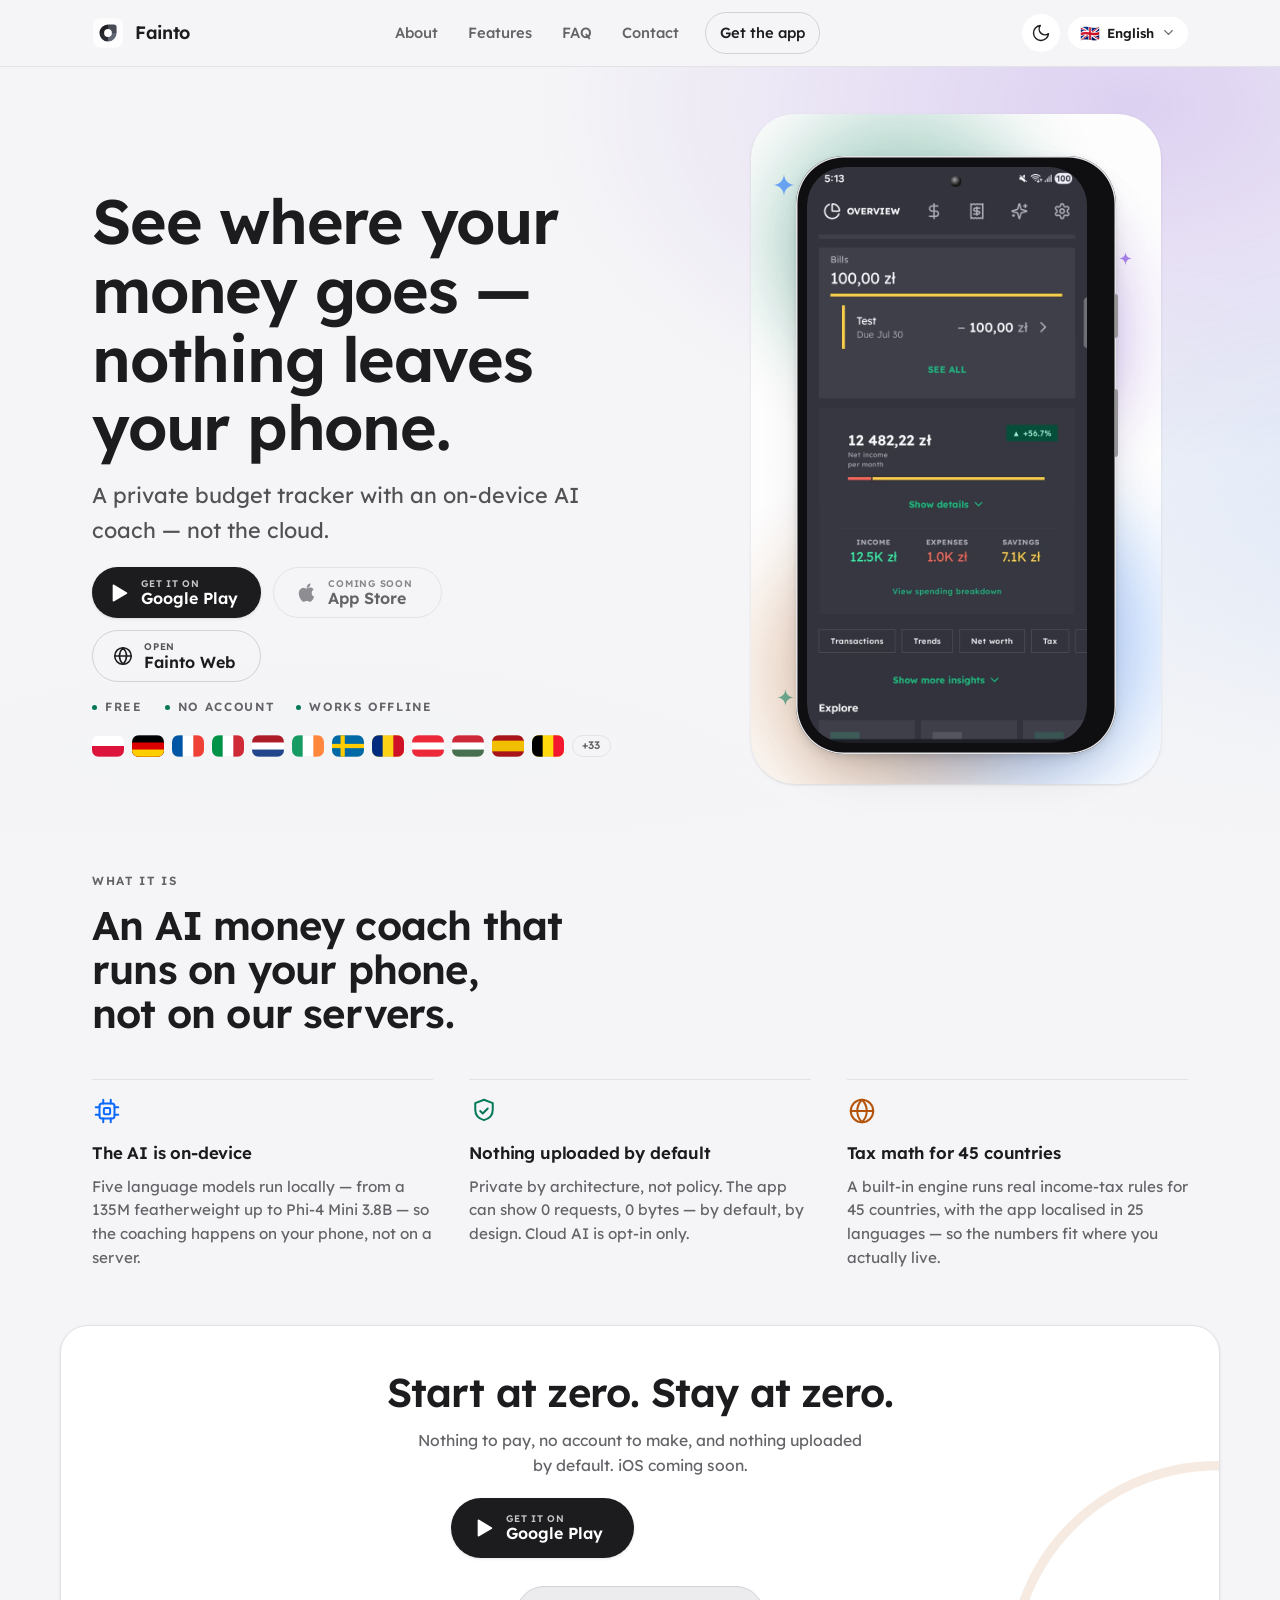
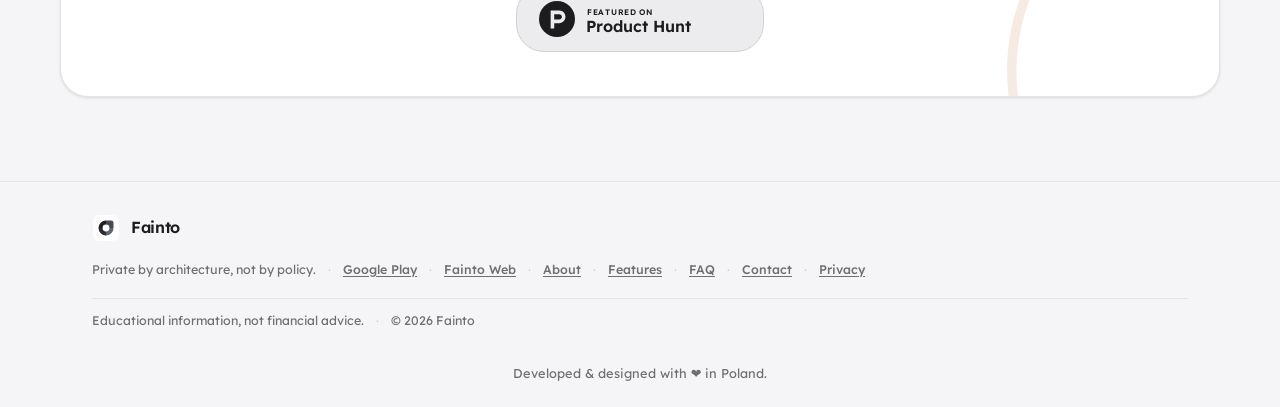
==== commit e7a0075d: "feat(site): landing + sub-page polish batch Co-Authored-By: Claude Fable 5 <noreply@anthropic.com>" ====
--- a/index.html
+++ b/index.html
@@ -2,13 +2,14 @@
 <html lang="en">
   <head>
     <script src="theme-init.js"></script>
-    <script src="lang-init.js"></script>
+    <script src="lang-init.js?v=20260717b"></script>
     <meta charset="UTF-8" />
     <meta name="viewport" content="width=device-width,initial-scale=1" />
-    <title>Fainto — Private AI Budget Tracker</title>
+    <title data-i18n="index.title">Fainto — Private AI Budget Tracker</title>
     <meta
       name="description"
       content="A private, offline budget tracker with an on-device AI coach. Nothing uploaded by default, a 45-country tax engine, no account, no ads. Free on Android."
+      data-i18n-attr="content:index.desc"
     />
     <meta name="robots" content="index, follow, max-image-preview:large, max-snippet:-1, max-video-preview:-1" />
     <meta name="author" content="Mohsen Rezania" />
@@ -573,44 +574,6 @@
                 ><small data-i18n="store.googleplay.small">Get it on</small><strong>Google Play</strong></span
               >
             </a>
-            <span class="btn-store btn-soon">
-              <svg class="glyph" viewBox="0 0 24 24" aria-hidden="true">
-                <path
-                  d="M17.05 12.04c-.03-2.6 2.13-3.85 2.22-3.91-1.21-1.77-3.09-2.01-3.76-2.04-1.6-.16-3.12.94-3.93.94-.81 0-2.06-.92-3.39-.89-1.74.03-3.35 1.01-4.25 2.57-1.81 3.14-.46 7.79 1.3 10.34.86 1.25 1.89 2.65 3.24 2.6 1.3-.05 1.79-.84 3.36-.84 1.57 0 2.01.84 3.39.81 1.4-.02 2.29-1.27 3.14-2.53.99-1.45 1.4-2.85 1.42-2.92-.03-.01-2.72-1.04-2.75-4.13z"
-                  fill="currentColor"
-                />
-                <path
-                  d="M14.69 4.85c.71-.86 1.19-2.06 1.06-3.25-1.02.04-2.26.68-2.99 1.54-.66.76-1.23 1.98-1.08 3.15 1.14.09 2.3-.58 3.01-1.44z"
-                  fill="currentColor"
-                />
-              </svg>
-              <span class="btn-store-text"
-                ><small data-i18n="store.appstore.small">Coming soon</small><strong>App&nbsp;Store</strong></span
-              >
-            </span>
-            <a
-              class="btn-store btn-web"
-              href="web/"
-              aria-label="Open Fainto Web in your browser"
-              data-i18n-attr="aria-label:store.web.aria"
-            >
-              <svg
-                class="glyph"
-                viewBox="0 0 24 24"
-                aria-hidden="true"
-                fill="none"
-                stroke="currentColor"
-                stroke-width="1.7"
-                stroke-linecap="round"
-                stroke-linejoin="round"
-              >
-                <circle cx="12" cy="12" r="9" />
-                <path d="M3 12h18M12 3c2.5 2.6 3.9 5.7 3.9 9s-1.4 6.4-3.9 9c-2.5-2.6-3.9-5.7-3.9-9s1.4-6.4 3.9-9z" />
-              </svg>
-              <span class="btn-store-text"
-                ><small data-i18n="store.web.small">Open</small><strong>Fainto&nbsp;Web</strong></span
-              >
-            </a>
           </div>
           <a
             class="ph-badge"
@@ -619,15 +582,18 @@
             rel="noopener"
             aria-label="Fainto featured on Product Hunt (opens in a new tab)"
             data-i18n-attr="aria-label:cta.producthunt.aria"
-            ><img
-              src="assets/producthunt.svg?v=1"
-              width="250"
-              height="54"
-              loading="lazy"
-              decoding="async"
-              alt="Fainto — Featured on Product Hunt"
-              data-i18n-attr="alt:cta.producthunt.alt"
-          /></a>
+          >
+            <svg class="ph-mark" viewBox="0 0 210 44" width="210" height="44" aria-hidden="true" focusable="false">
+              <circle class="ph-mark-circle" cx="22" cy="22" r="18" />
+              <g class="ph-mark-glyph" transform="translate(4,4) scale(1.1613)">
+                <path
+                  d="M17.4329412,15.9558824 L17.4329412,15.9560115 L13.0929412,15.9560115 L13.0929412,11.3060115 L17.4329412,11.3060115 L17.4329412,11.3058824 C18.7018806,11.3058824 19.7305882,12.3468365 19.7305882,13.6308824 C19.7305882,14.9149282 18.7018806,15.9558824 17.4329412,15.9558824 M17.4329412,8.20588235 L17.4329412,8.20601152 L10.0294118,8.20588235 L10.0294118,23.7058824 L13.0929412,23.7058824 L13.0929412,19.0560115 L17.4329412,19.0560115 L17.4329412,19.0558824 C20.3938424,19.0558824 22.7941176,16.6270324 22.7941176,13.6308824 C22.7941176,10.6347324 20.3938424,8.20588235 17.4329412,8.20588235"
+                />
+              </g>
+              <text class="ph-mark-eyebrow" x="52" y="18">FEATURED ON</text>
+              <text class="ph-mark-word" x="51" y="35">Product Hunt</text>
+            </svg>
+          </a>
         </div>
       </section>
     </main>
@@ -658,17 +624,19 @@
           <a href="faq.html" data-i18n="footer.link.faq">FAQ</a>
           <span aria-hidden="true">·</span> <a href="contact.html" data-i18n="footer.link.contact">Contact</a>
           <span aria-hidden="true">·</span>
-          <a href="privacy.html" data-i18n="footer.link.privacy">Privacy</a> <span aria-hidden="true">·</span>
-          <span data-i18n="footer.disclaimer">Educational information, not financial advice.</span>
-          <span aria-hidden="true">·</span>
-          <span data-i18n="footer.copyright">© 2026 Fainto</span>
+          <a href="privacy.html" data-i18n="footer.link.privacy">Privacy</a>
+          <span class="legal">
+            <span data-i18n="footer.disclaimer">Educational information, not financial advice.</span>
+            <span aria-hidden="true">·</span>
+            <span data-i18n="footer.copyright">© 2026 Fainto</span>
+          </span>
         </div>
       </div>
       <p class="made" data-i18n="footer.made">Developed &amp; designed with ❤️ in Poland.</p>
     </footer>
     <script src="theme.js" defer="defer"></script>
     <script src="i18n.js?v=20260717" defer="defer"></script>
-    <script src="lang.js?v=20260713a" defer="defer"></script>
+    <script src="lang.js?v=20260717b" defer="defer"></script>
     <script src="app.js?v=20260716" defer="defer"></script>
   </body>
 </html>
--- a/styles.css
+++ b/styles.css
@@ -10,6 +10,7 @@
   --coral: #ff6859;
   --cyan: #72deff;
   --violet: #a78bfa;
+  --bezel: #0f0f12;
   --mesh-blur: 34px;
   --mesh-alpha: 0.62;
   --dur-orbit: 26s;
@@ -29,6 +30,9 @@
   --r-panel: 28px;
   --r-pill: 999px;
   --r-tile: 7px;
+  --r-mesh: 44px;
+  --r-device: 48px;
+  --r-device-inner: 38px;
   --wrap: 1160px;
   --gutter: clamp(20px, 5vw, 32px);
   --sect: clamp(30px, 4.6vw, 56px);
@@ -65,6 +69,32 @@
   --nav-glass: rgba(245, 245, 247, 0.85);
   color-scheme: light;
 }
+@media (prefers-color-scheme: light) {
+  :root:not([data-theme="dark"]) {
+    --bg: #f5f5f7;
+    --surface: #ffffff;
+    --surface-3: #ececee;
+    --surface-4: #e3e3e6;
+    --primary: #1c1c1e;
+    --on-primary: #ffffff;
+    --green: #047857;
+    --amber: #b45309;
+    --coral: #c2410c;
+    --cyan: #0c68fa;
+    --violet: #6d28d9;
+    --text: #1c1c1e;
+    --muted: #636368;
+    --muted-2: #6e6e73;
+    --line: #e3e3e6;
+    --outline: #d1d1d6;
+    --mesh-alpha: 0.9;
+    --el-1: 0 1px 2px rgba(0, 0, 0, 0.06), 0 1px 3px 1px rgba(0, 0, 0, 0.04);
+    --el-2: 0 2px 4px rgba(0, 0, 0, 0.06), 0 4px 10px 2px rgba(0, 0, 0, 0.05);
+    --el-3: 0 26px 55px -22px rgba(0, 0, 0, 0.2);
+    --nav-glass: rgba(245, 245, 247, 0.85);
+    color-scheme: light;
+  }
+}
 @font-face {
   font-family: "Lexend";
   font-style: normal;
@@ -173,15 +203,18 @@
   box-shadow: var(--el-1);
   transition:
     background var(--dur-fast) var(--ease-std),
-    box-shadow var(--dur-fast) var(--ease-std);
+    box-shadow var(--dur-fast) var(--ease-std),
+    transform var(--dur-fast) var(--ease-std);
 }
 .btn-primary:hover {
   background: color-mix(in srgb, var(--primary) 92%, var(--on-primary));
   box-shadow: var(--el-2);
+  transform: translateY(-1px);
 }
 .btn-primary:active {
   background: color-mix(in srgb, var(--primary) 88%, var(--on-primary));
   box-shadow: var(--el-1);
+  transform: translateY(0);
 }
 .glyph {
   width: 22px;
@@ -233,7 +266,6 @@
   align-items: center;
   justify-content: center;
   gap: 10px;
-  grid-column: 1 / -1;
   font-family: var(--font);
   font-size: 0.95rem;
   border: 1px solid var(--outline);
@@ -294,9 +326,9 @@
   padding: 0;
 }
 .flag {
-  width: 26px;
-  height: 18px;
-  border-radius: 3px;
+  width: 32px;
+  height: 22px;
+  border-radius: var(--r-tile);
   overflow: hidden;
   box-shadow: inset 0 0 0 1px var(--line);
 }
@@ -313,7 +345,7 @@
 .flag-more {
   display: inline-flex;
   align-items: center;
-  height: 18px;
+  height: 22px;
   padding: 0 9px;
   border-radius: var(--r-pill);
   font-size: 0.68rem;
@@ -387,6 +419,16 @@
 .footer-meta a:hover,
 .nav-link:hover {
   color: var(--text);
+}
+.nav-link:last-child {
+  border: 1px solid var(--outline);
+  border-radius: var(--r-pill);
+  padding: 8px 14px;
+  color: var(--text);
+}
+.nav-link:last-child:hover {
+  border-color: var(--text);
+  background: var(--surface);
 }
 .nav-tools {
   display: inline-flex;
@@ -610,7 +652,7 @@
 .hero-mesh {
   inset: -7% -14% -5%;
   z-index: 0;
-  border-radius: 44px;
+  border-radius: var(--r-mesh);
   overflow: hidden;
   background: var(--surface);
   box-shadow: var(--el-1);
@@ -630,6 +672,17 @@
   border-radius: 50%;
   filter: blur(var(--mesh-blur));
   opacity: var(--mesh-alpha);
+}
+@keyframes orbit {
+  0% {
+    transform: translate(0, 0) rotate(0deg);
+  }
+  50% {
+    transform: translate(3%, -4%) rotate(6deg);
+  }
+  100% {
+    transform: translate(0, 0) rotate(0deg);
+  }
 }
 .blob-a {
   width: 82%;
@@ -671,13 +724,28 @@
   );
   inset: auto auto -8% -6%;
 }
+html.js-motion .blob-a {
+  animation: orbit var(--dur-orbit) var(--ease-std) infinite;
+}
+html.js-motion .blob-b {
+  animation: orbit var(--dur-orbit) var(--ease-std) infinite;
+  animation-delay: calc(var(--dur-orbit) / -4);
+}
+html.js-motion .blob-c {
+  animation: orbit var(--dur-orbit) var(--ease-std) infinite reverse;
+  animation-delay: calc(var(--dur-orbit) / -2);
+}
+html.js-motion .blob-d {
+  animation: orbit var(--dur-orbit) var(--ease-std) infinite;
+  animation-delay: calc(var(--dur-orbit) / -3);
+}
 .hero-shot {
   position: relative;
   z-index: 1;
   margin: 0;
   padding: 11px;
-  border-radius: 48px;
-  background: color-mix(in srgb, var(--bg), black 62%);
+  border-radius: var(--r-device);
+  background: var(--bezel);
   box-shadow:
     inset 0 0 0 1.5px color-mix(in srgb, var(--surface-4), white 6%),
     var(--el-2),
@@ -722,13 +790,14 @@
   scroll-snap-type: x mandatory;
   -webkit-overflow-scrolling: touch;
   scrollbar-width: none;
-  border-radius: 38px;
+  border-radius: var(--r-device-inner);
+  gap: 6%;
 }
 .shot-track::-webkit-scrollbar {
   display: none;
 }
 .shot-slide {
-  flex: 0 0 100%;
+  flex: 0 0 94%;
   scroll-snap-align: center;
 }
 .shot-slide picture {
@@ -738,7 +807,7 @@
   display: block;
   width: 100%;
   height: auto;
-  border-radius: 38px;
+  border-radius: var(--r-device-inner);
 }
 .shot-nav {
   display: flex;
@@ -756,14 +825,17 @@
   padding: 8px;
   border: 0;
   border-radius: 50%;
-  background: var(--outline);
+  background: var(--muted);
   background-clip: content-box;
-  opacity: 0.5;
+  opacity: 1;
   cursor: pointer;
   transition:
     width var(--dur-fast) var(--ease-std),
     opacity var(--dur-fast) var(--ease-std),
     background var(--dur-fast) var(--ease-std);
+}
+.shot-dot:hover:not(.is-on) {
+  background: var(--text);
 }
 .shot-dot.is-on {
   width: 36px;
@@ -801,6 +873,28 @@
   bottom: 8%;
   left: -6%;
   color: var(--green);
+}
+@keyframes twinkle {
+  0%,
+  100% {
+    opacity: 0.25;
+    transform: scale(0.85);
+  }
+  50% {
+    opacity: 0.75;
+    transform: scale(1);
+  }
+}
+html.js-motion .spark-1 {
+  animation: twinkle calc(var(--dur-orbit) / 3) var(--ease-std) infinite;
+}
+html.js-motion .spark-2 {
+  animation: twinkle calc(var(--dur-orbit) / 3) var(--ease-std) infinite;
+  animation-delay: calc(var(--dur-orbit) / -9);
+}
+html.js-motion .spark-3 {
+  animation: twinkle calc(var(--dur-orbit) / 3) var(--ease-std) infinite;
+  animation-delay: calc(var(--dur-orbit) / -6);
 }
 .mesh-grain {
   position: absolute;
@@ -910,14 +1004,40 @@
   pointer-events: none;
 }
 .ph-badge {
-  display: inline-block;
+  display: inline-flex;
+  align-items: center;
   margin-top: clamp(20px, 3vw, 28px);
+  padding: 10px 18px;
+  border: 1px solid var(--outline);
+  border-radius: var(--r-panel);
+  background: var(--surface-3);
+  color: var(--text);
   line-height: 0;
   transition: opacity var(--dur-fast) var(--ease-std);
 }
-.ph-badge img {
-  width: 250px;
-  height: 54px;
+.ph-badge svg {
+  display: block;
+  width: 210px;
+  height: 44px;
+}
+.ph-mark-circle {
+  fill: currentColor;
+}
+.ph-mark-glyph {
+  fill: var(--surface-3);
+}
+.ph-mark-eyebrow,
+.ph-mark-word {
+  fill: currentColor;
+}
+.ph-mark-eyebrow {
+  font-size: 8px;
+  font-weight: 600;
+  letter-spacing: 0.09em;
+}
+.ph-mark-word {
+  font-size: 16px;
+  font-weight: 600;
 }
 .ph-badge:hover {
   opacity: 0.88;
@@ -957,6 +1077,16 @@
 .footer-meta span[aria-hidden] {
   color: var(--outline);
 }
+.legal {
+  display: flex;
+  flex-wrap: wrap;
+  align-items: center;
+  gap: 8px 12px;
+  flex-basis: 100%;
+  margin-top: 4px;
+  padding-top: 12px;
+  border-top: 1px solid var(--line);
+}
 .made {
   text-align: center;
   font-size: 0.8rem;
@@ -969,6 +1099,7 @@
 }
 .prose {
   max-width: 62ch;
+  margin-inline: auto;
 }
 .prose h1 {
   font-size: var(--fs-h2);
@@ -999,6 +1130,58 @@
 }
 .prose-cta {
   margin-top: 28px;
+}
+.page[class*="page-"] .eyebrow {
+  position: relative;
+  padding-bottom: 14px;
+}
+.page[class*="page-"] .eyebrow::after {
+  content: "";
+  position: absolute;
+  left: 0;
+  bottom: 0;
+  width: 32px;
+  height: 1px;
+  background: currentColor;
+}
+.page-about .eyebrow {
+  color: var(--primary);
+}
+.page-features .eyebrow {
+  color: var(--green);
+}
+.page-faq .eyebrow {
+  color: var(--amber);
+}
+.page-privacy .eyebrow {
+  color: var(--violet);
+}
+.page-contact .eyebrow {
+  color: var(--cyan);
+}
+.page-404 .eyebrow {
+  color: var(--coral);
+}
+.err-code {
+  font-size: var(--fs-h1);
+  font-weight: 600;
+  line-height: 1;
+  color: var(--muted-2);
+  font-variant-numeric: var(--nums);
+  margin: 0 0 4px;
+}
+.features-shot {
+  width: min(240px, 60vw);
+  margin: 28px 0 0;
+}
+.features-shot picture {
+  display: block;
+}
+.features-shot img {
+  display: block;
+  width: 100%;
+  height: auto;
+  border-radius: var(--r-device-inner);
 }
 .faq-list {
   margin-top: clamp(26px, 4vw, 38px);
@@ -1059,6 +1242,16 @@
   line-height: 1.65;
   overflow-wrap: anywhere;
 }
+html.js-motion .faq-item > p {
+  transition:
+    opacity var(--dur-med) var(--ease-std),
+    display var(--dur-med) var(--ease-std) allow-discrete;
+}
+@starting-style {
+  html.js-motion .faq-item[open] > p {
+    opacity: 0;
+  }
+}
 .faq-item > p a {
   color: var(--text);
   text-decoration: underline;
@@ -1142,10 +1335,7 @@
     grid-template-columns: 1fr;
   }
 }
-@media (max-width: 560px) {
-  .cta-row {
-    grid-template-columns: 1fr;
-  }
+@media (max-width: 680px) {
   .nav-inner {
     flex-wrap: wrap;
     row-gap: 2px;
@@ -1164,6 +1354,22 @@
     font-size: 0.86rem;
   }
 }
+@media (max-width: 560px) {
+  .cta-row {
+    grid-template-columns: 1fr;
+  }
+}
+html.js-motion .reveal {
+  opacity: 0;
+  transform: translateY(12px);
+  transition:
+    opacity var(--dur-med) var(--ease-std),
+    transform var(--dur-med) var(--ease-std);
+}
+html.js-motion .reveal.in {
+  opacity: 1;
+  transform: none;
+}
 @media (prefers-reduced-motion: reduce) {
   html {
     scroll-behavior: auto;
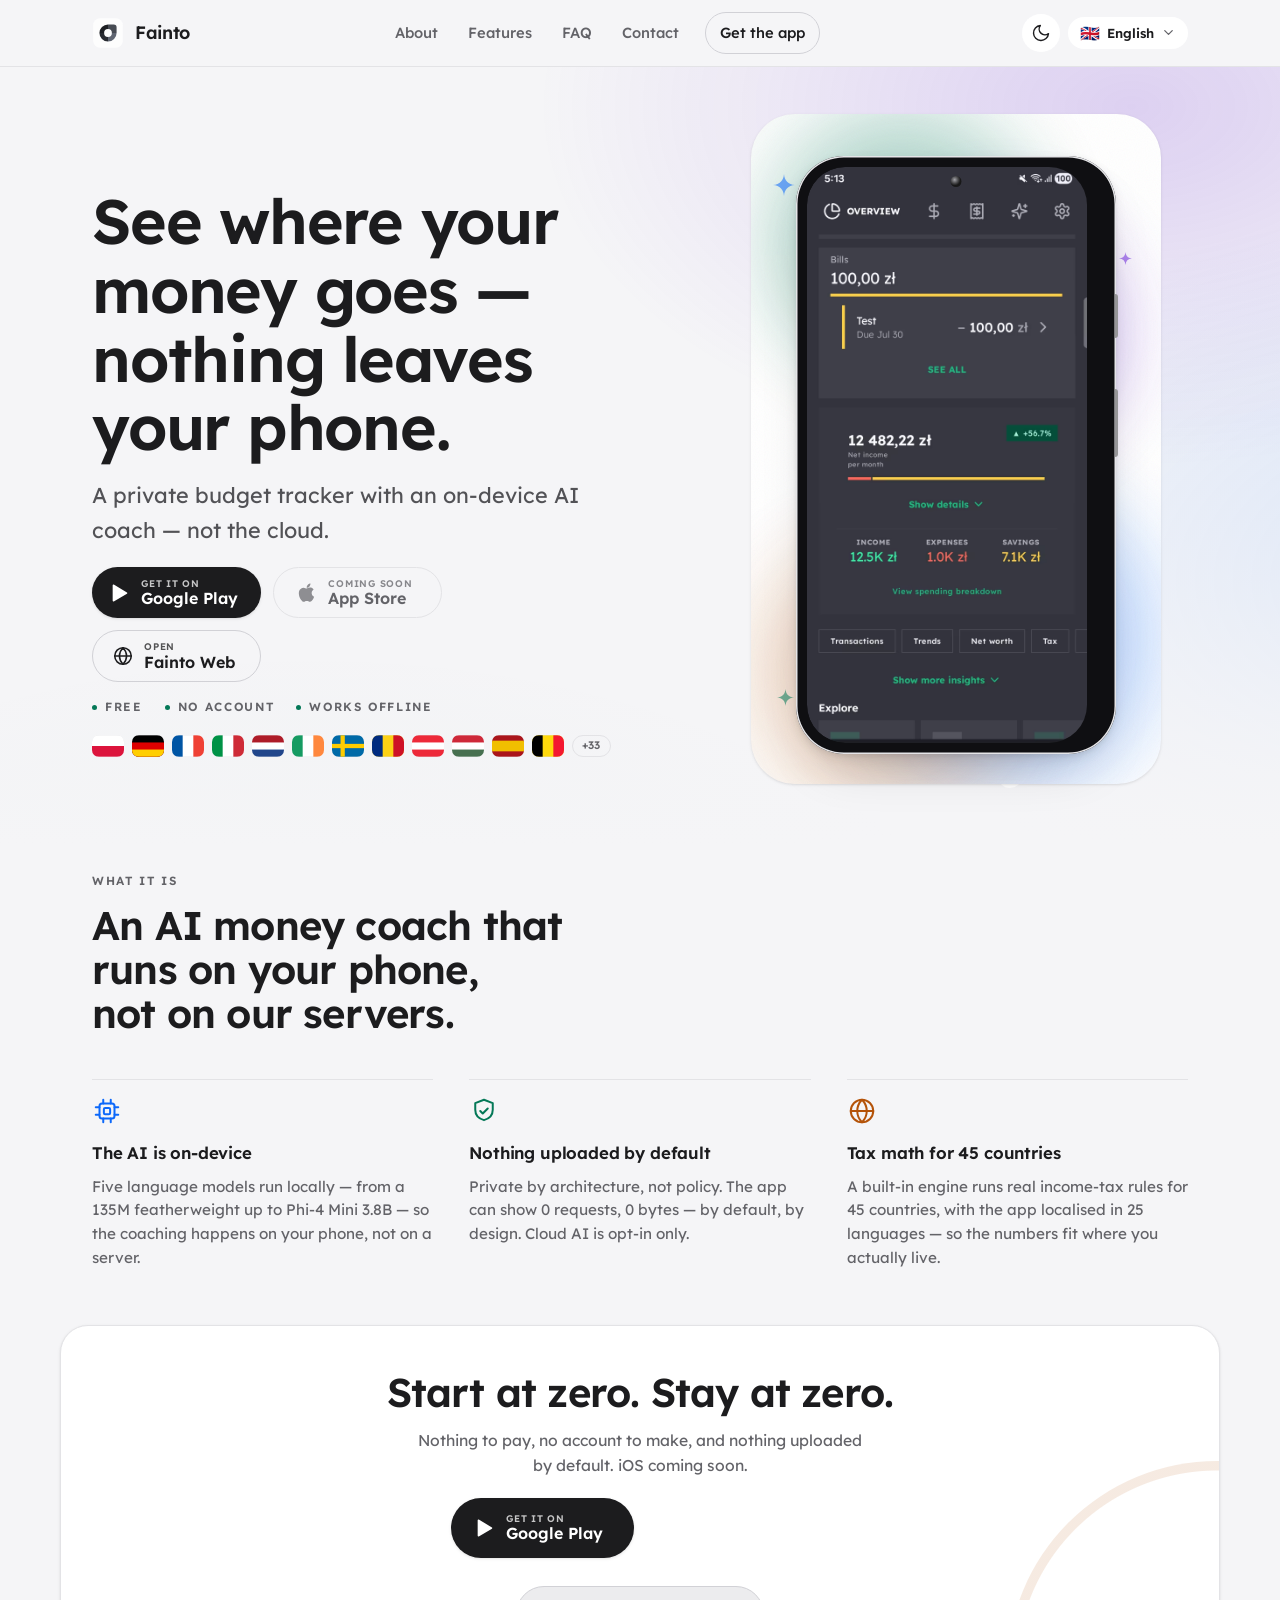
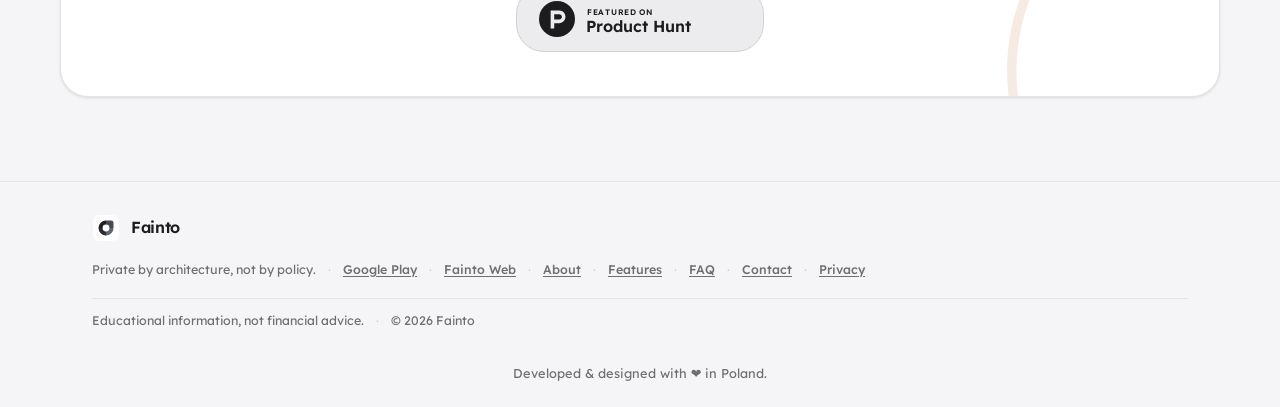
==== commit b4202a21: "fix: accessibility batch — live regions, roles, headings, touch pause Co-Authored-By: Claude Fable 5" ====
--- a/index.html
+++ b/index.html
@@ -189,7 +189,7 @@
               class="lang-btn"
               type="button"
               data-lang-btn
-              aria-haspopup="listbox"
+              aria-haspopup="menu"
               aria-expanded="false"
               aria-label="Language"
             >
@@ -208,29 +208,29 @@
                 <path d="M6 9l6 6 6-6" />
               </svg>
             </button>
-            <ul class="lang-menu" data-lang-menu role="listbox" hidden>
+            <ul class="lang-menu" data-lang-menu role="menu" hidden>
               <li>
-                <button class="lang-opt" type="button" data-lang-opt="en" role="option">
+                <button class="lang-opt" type="button" data-lang-opt="en" role="menuitem">
                   <span class="lang-flag">🇬🇧</span><span>English</span>
                 </button>
               </li>
               <li>
-                <button class="lang-opt" type="button" data-lang-opt="de" role="option">
+                <button class="lang-opt" type="button" data-lang-opt="de" role="menuitem">
                   <span class="lang-flag">🇩🇪</span><span>Deutsch</span>
                 </button>
               </li>
               <li>
-                <button class="lang-opt" type="button" data-lang-opt="pl" role="option">
+                <button class="lang-opt" type="button" data-lang-opt="pl" role="menuitem">
                   <span class="lang-flag">🇵🇱</span><span>Polski</span>
                 </button>
               </li>
               <li>
-                <button class="lang-opt" type="button" data-lang-opt="tr" role="option">
+                <button class="lang-opt" type="button" data-lang-opt="tr" role="menuitem">
                   <span class="lang-flag">🇹🇷</span><span>Türkçe</span>
                 </button>
               </li>
               <li>
-                <button class="lang-opt" type="button" data-lang-opt="fa" role="option">
+                <button class="lang-opt" type="button" data-lang-opt="fa" role="menuitem">
                   <span class="lang-flag"><img src="assets/flags/lion-sun.svg" alt="" width="19" height="14" loading="lazy" /></span><span class="lang-fa" lang="fa">فارسی</span>
                 </button>
               </li>
--- a/styles.css
+++ b/styles.css
@@ -844,6 +844,39 @@
   background-clip: content-box;
   opacity: 1;
 }
+.shot-pause {
+  display: inline-flex;
+  align-items: center;
+  justify-content: center;
+  width: 24px;
+  height: 24px;
+  margin-left: 8px;
+  padding: 5px;
+  border: 1px solid transparent;
+  border-radius: var(--r-pill);
+  background: var(--surface);
+  color: var(--muted);
+  cursor: pointer;
+  transition:
+    color var(--dur-fast) var(--ease-std),
+    background var(--dur-fast) var(--ease-std);
+}
+.shot-pause:hover {
+  color: var(--text);
+}
+.shot-pause .glyph {
+  width: 14px;
+  height: 14px;
+}
+.shot-pause .icon-play {
+  display: none;
+}
+.shot-pause.is-paused .icon-pause {
+  display: none;
+}
+.shot-pause.is-paused .icon-play {
+  display: inline-flex;
+}
 .spark {
   position: absolute;
   z-index: 2;
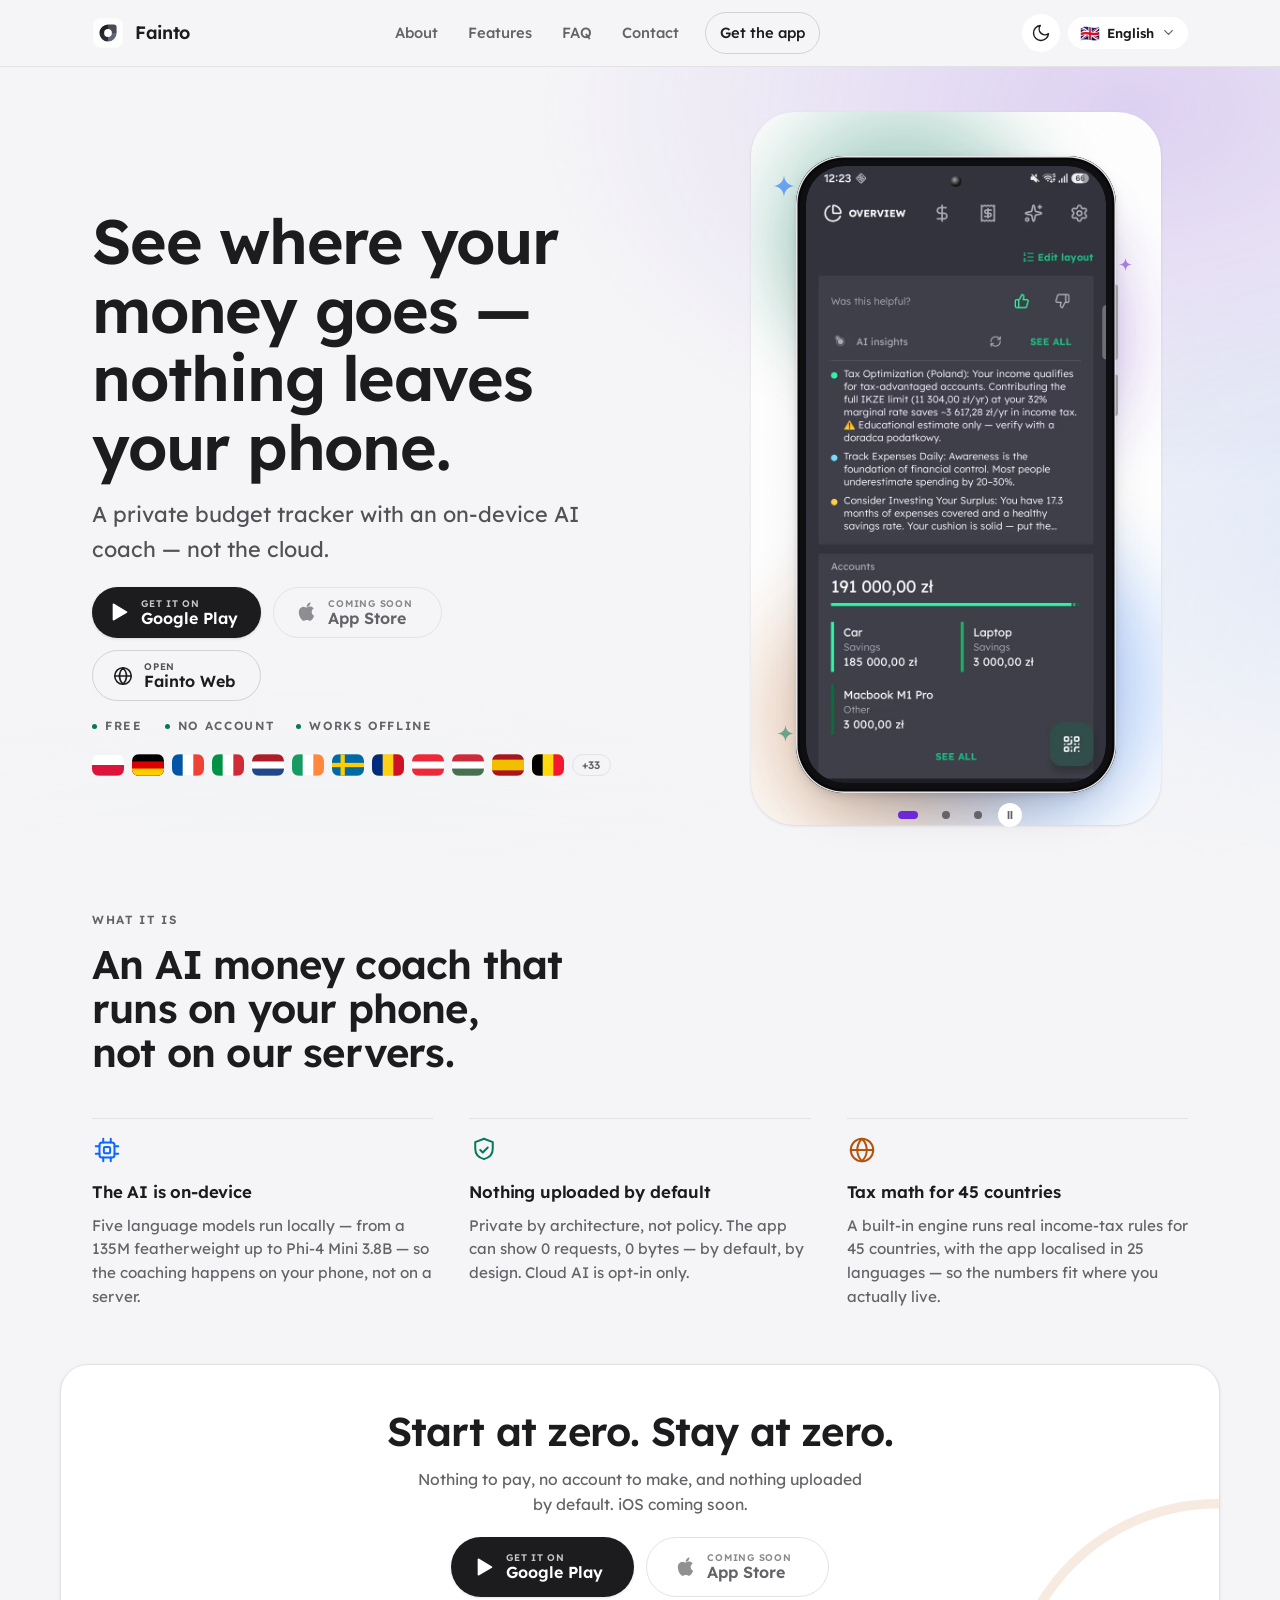
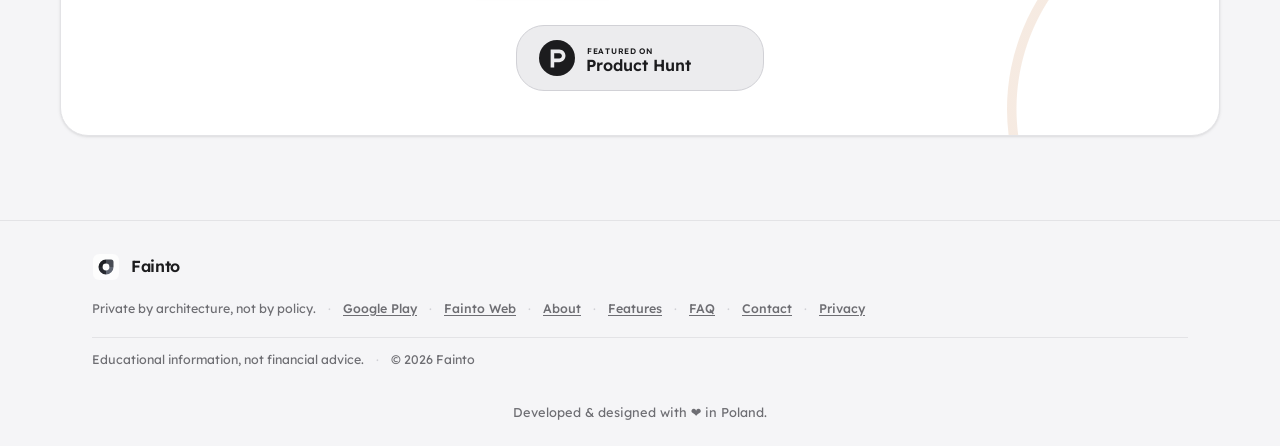
==== commit 62aed084: "fix(hero): restore iOS CTA, fresh screenshots, slider + frame fixes - Closing CTA gets back the iner" ====
--- a/index.html
+++ b/index.html
@@ -1,8 +1,8 @@
 <!doctype html>
 <html lang="en">
   <head>
-    <script src="theme-init.js"></script>
-    <script src="lang-init.js?v=20260717b"></script>
+    <script src="theme-init.js?v=20260719"></script>
+    <script src="lang-init.js?v=20260719"></script>
     <meta charset="UTF-8" />
     <meta name="viewport" content="width=device-width,initial-scale=1" />
     <title data-i18n="index.title">Fainto — Private AI Budget Tracker</title>
@@ -44,8 +44,8 @@
       content="Fainto — a private budget tracker with an on-device AI coach for Android."
     />
     <link rel="preload" as="font" type="font/woff2" href="assets/fonts/lexend-latin.woff2" crossorigin />
-    <link rel="preload" as="image" href="assets/screens/overview.avif" type="image/avif" fetchpriority="high" />
-    <link rel="stylesheet" href="styles.css?v=20260716" />
+    <link rel="preload" as="image" href="assets/screens/overview.avif?v=20260720" type="image/avif" fetchpriority="high" />
+    <link rel="stylesheet" href="styles.css?v=20260720" />
     <script type="application/ld+json">
       {
         "@context": "https://schema.org",
@@ -421,15 +421,15 @@
                     data-i18n-attr="aria-label:hero.slide1.aria"
                   >
                     <picture>
-                      <source srcset="assets/screens/overview.avif" type="image/avif" />
-                      <source srcset="assets/screens/overview.webp" type="image/webp" />
+                      <source srcset="assets/screens/overview.avif?v=20260720" type="image/avif" />
+                      <source srcset="assets/screens/overview.webp?v=20260720" type="image/webp" />
                       <img
-                        src="assets/screens/overview.png"
+                        src="assets/screens/overview.png?v=20260720"
                         width="640"
                         height="1316"
                         fetchpriority="high"
                         decoding="async"
-                        alt="Fainto's overview: net income 12 482,22 zł per month (up 56.7%), split into income 12.5K, expenses 1.0K and savings 7.1K zł, above AI insights, accounts and bills."
+                        alt="Fainto's overview: AI insights — a tax-optimization tip on the Polish IKZE limit — above accounts totalling 191 000,00 zł."
                         data-i18n-attr="alt:hero.slide1.alt"
                       />
                     </picture>
@@ -442,15 +442,15 @@
                     data-i18n-attr="aria-label:hero.slide2.aria"
                   >
                     <picture>
-                      <source srcset="assets/screens/coach.avif" type="image/avif" />
-                      <source srcset="assets/screens/coach.webp" type="image/webp" />
+                      <source srcset="assets/screens/coach.avif?v=20260720" type="image/avif" />
+                      <source srcset="assets/screens/coach.webp?v=20260720" type="image/webp" />
                       <img
-                        src="assets/screens/coach.png"
+                        src="assets/screens/coach.png?v=20260720"
                         width="640"
                         height="1316"
                         loading="lazy"
                         decoding="async"
-                        alt="Fainto's on-device AI Coach answering a money question with the SmolLM 135M model at 10 tokens per second, labelled On-device · Private."
+                        alt="Fainto's on-device AI Coach home screen: SmolLM 135M model selected, suggested money questions, labelled On-device · Private."
                         data-i18n-attr="alt:hero.slide2.alt"
                       />
                     </picture>
@@ -574,6 +574,21 @@
                 ><small data-i18n="store.googleplay.small">Get it on</small><strong>Google Play</strong></span
               >
             </a>
+            <span class="btn-store btn-soon">
+              <svg class="glyph" viewBox="0 0 24 24" aria-hidden="true">
+                <path
+                  d="M17.05 12.04c-.03-2.6 2.13-3.85 2.22-3.91-1.21-1.77-3.09-2.01-3.76-2.04-1.6-.16-3.12.94-3.93.94-.81 0-2.06-.92-3.39-.89-1.74.03-3.35 1.01-4.25 2.57-1.81 3.14-.46 7.79 1.3 10.34.86 1.25 1.89 2.65 3.24 2.6 1.3-.05 1.79-.84 3.36-.84 1.57 0 2.01.84 3.39.81 1.4-.02 2.29-1.27 3.14-2.53.99-1.45 1.4-2.85 1.42-2.92-.03-.01-2.72-1.04-2.75-4.13z"
+                  fill="currentColor"
+                />
+                <path
+                  d="M14.69 4.85c.71-.86 1.19-2.06 1.06-3.25-1.02.04-2.26.68-2.99 1.54-.66.76-1.23 1.98-1.08 3.15 1.14.09 2.3-.58 3.01-1.44z"
+                  fill="currentColor"
+                />
+              </svg>
+              <span class="btn-store-text"
+                ><small data-i18n="store.appstore.small">Coming soon</small><strong>App&nbsp;Store</strong></span
+              >
+            </span>
           </div>
           <a
             class="ph-badge"
@@ -634,9 +649,8 @@
       </div>
       <p class="made" data-i18n="footer.made">Developed &amp; designed with ❤️ in Poland.</p>
     </footer>
-    <script src="theme.js" defer="defer"></script>
-    <script src="i18n.js?v=20260717" defer="defer"></script>
-    <script src="lang.js?v=20260717b" defer="defer"></script>
-    <script src="app.js?v=20260716" defer="defer"></script>
+    <script src="theme.js?v=20260719" defer="defer"></script>
+    <script src="lang.js?v=20260719" defer="defer"></script>
+    <script src="app.js?v=20260720" defer="defer"></script>
   </body>
 </html>
--- a/styles.css
+++ b/styles.css
@@ -130,6 +130,10 @@
   -webkit-font-smoothing: antialiased;
   overflow-x: hidden;
 }
+::selection {
+  background: var(--violet);
+  color: var(--on-primary);
+}
 img {
   max-width: 100%;
   display: block;
@@ -743,11 +747,12 @@
   position: relative;
   z-index: 1;
   margin: 0;
-  padding: 11px;
+  padding: 10px;
   border-radius: var(--r-device);
   background: var(--bezel);
   box-shadow:
-    inset 0 0 0 1.5px color-mix(in srgb, var(--surface-4), white 6%),
+    inset 0 0 0 1.5px color-mix(in srgb, var(--surface-4), white 14%),
+    inset 0 0 0 4px color-mix(in srgb, var(--bezel), black 40%),
     var(--el-2),
     var(--el-3);
 }
@@ -755,18 +760,19 @@
 .hero-shot::before {
   content: "";
   position: absolute;
-  right: -2px;
-  width: 3px;
+  right: -2.5px;
+  width: 3.5px;
   border-radius: 0 3px 3px 0;
-  background: color-mix(in srgb, var(--surface-4), black 34%);
+  background: color-mix(in srgb, var(--surface-4), black 30%);
+  box-shadow: inset 0.5px 0.5px 0 color-mix(in srgb, var(--surface-4), white 12%);
 }
 .hero-shot::before {
-  top: 23%;
-  height: 44px;
+  top: 20%;
+  height: 76px;
 }
 .hero-shot::after {
-  top: 39%;
-  height: 68px;
+  top: calc(20% + 90px);
+  height: 42px;
 }
 .cam {
   position: absolute;
@@ -791,13 +797,12 @@
   -webkit-overflow-scrolling: touch;
   scrollbar-width: none;
   border-radius: var(--r-device-inner);
-  gap: 6%;
 }
 .shot-track::-webkit-scrollbar {
   display: none;
 }
 .shot-slide {
-  flex: 0 0 94%;
+  flex: 0 0 100%;
   scroll-snap-align: center;
 }
 .shot-slide picture {
@@ -810,6 +815,8 @@
   border-radius: var(--r-device-inner);
 }
 .shot-nav {
+  position: relative;
+  z-index: 1;
   display: flex;
   justify-content: center;
   margin-top: 10px;
@@ -1368,7 +1375,7 @@
     grid-template-columns: 1fr;
   }
 }
-@media (max-width: 680px) {
+@media (max-width: 729px) {
   .nav-inner {
     flex-wrap: wrap;
     row-gap: 2px;
@@ -1403,6 +1410,18 @@
   opacity: 1;
   transform: none;
 }
+@media print {
+  body {
+    background: white;
+    color: black;
+  }
+  .nav,
+  .hero-mesh,
+  .hero-wash,
+  .spark {
+    display: none;
+  }
+}
 @media (prefers-reduced-motion: reduce) {
   html {
     scroll-behavior: auto;
